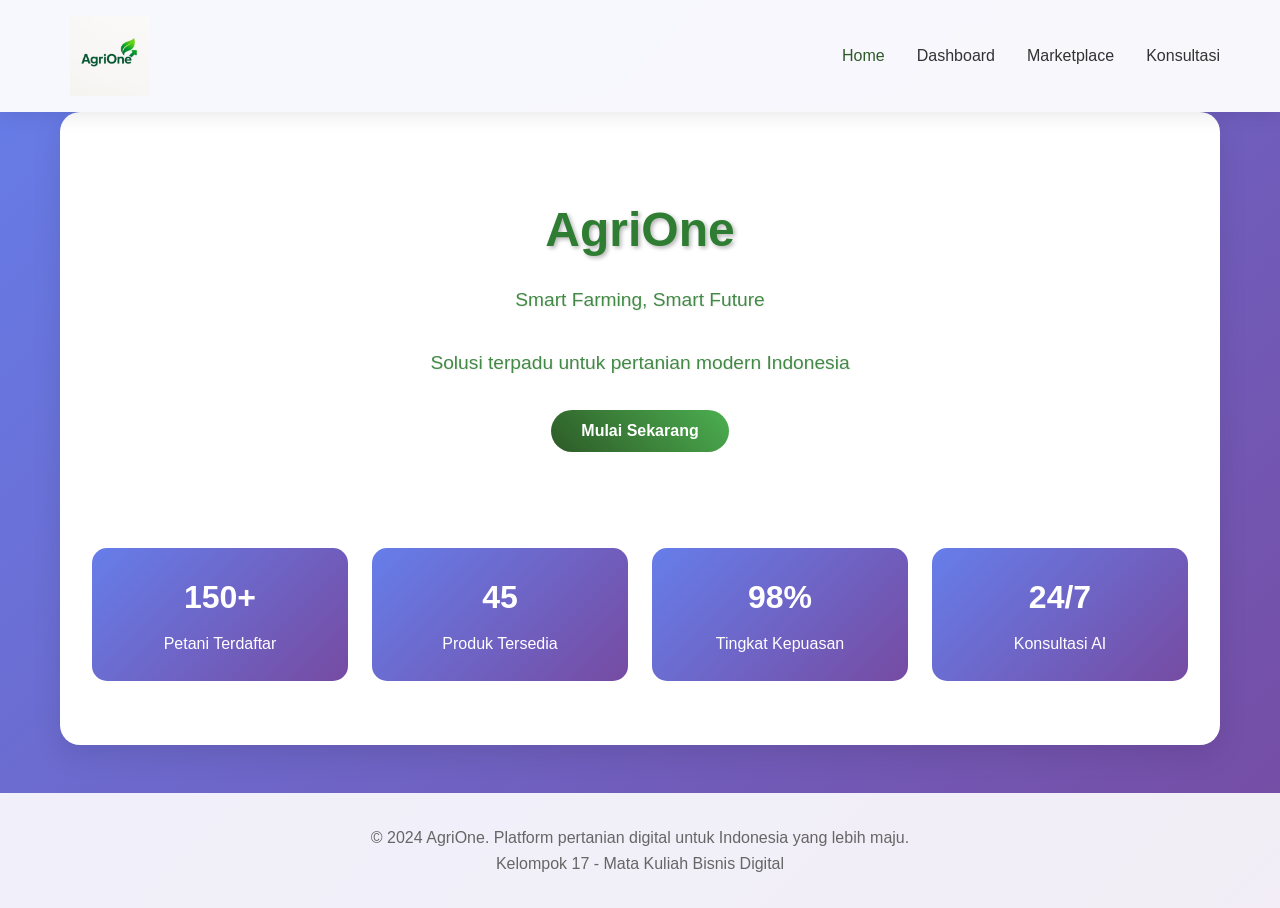
==== index.html @ 28c064bd "First commit - upload AgriOne project" ====
<!DOCTYPE html>
<html lang="id">
<head>
    <meta charset="UTF-8">
    <meta name="viewport" content="width=device-width, initial-scale=1.0">
    <title>AgriOne - Smart Farming, Smart Future</title>
    <link rel="stylesheet" href="css/style.css">    
</head>
<body>
    <header>
        <nav class="container">
          <div class="logo" style="display: flex; align-items: center;">
          <img src="img/logo.jpg" alt="Logo AgriOne" style="height: 80px; margin-right: 15px;">
          <span style="font-size: 1.5rem; font-weight: bold; color: #2d572c;"></span>
        </div>
            <ul class="nav-links">
                <li><a href="#" onclick="showSection('home')" class="active">Home</a></li>
                <li><a href="#" onclick="showSection('dashboard')">Dashboard</a></li>
                <li><a href="#" onclick="showSection('marketplace')">Marketplace</a></li>
                <li><a href="#" onclick="showSection('konsultasi')">Konsultasi</a></li>
            </ul>
        </nav>
    </header>

    <main class="container">
        <section id="home" class="section active">
            <div class="hero">
                <h1>AgriOne</h1>
                <p>Smart Farming, Smart Future</p>
                <p>Solusi terpadu untuk pertanian modern Indonesia</p>
                <button class="cta-button" onclick="showSection('dashboard')">Mulai Sekarang</button>
            </div>
            
            <div class="stats-grid">
                <div class="stat-card">
                    <div class="stat-number">150+</div>
                    <div>Petani Terdaftar</div>
                </div>
                <div class="stat-card">
                    <div class="stat-number">45</div>
                    <div>Produk Tersedia</div>
                </div>
                <div class="stat-card">
                    <div class="stat-number">98%</div>
                    <div>Tingkat Kepuasan</div>
                </div>
                <div class="stat-card">
                    <div class="stat-number">24/7</div>
                    <div>Konsultasi AI</div>
                </div>
            </div>
        </section>

        <section id="dashboard" class="section">
            <h2>🌱 Smart Farm Dashboard</h2>
            
            <div class="weather-widget">
                <h3>🌤️ Kondisi Cuaca Hari Ini</h3>
                <div class="weather-info">
                    <div class="weather-item">
                        <strong>Suhu</strong><br>28°C
                    </div>
                    <div class="weather-item">
                        <strong>Kelembaban</strong><br>75%
                    </div>
                    <div class="weather-item">
                        <strong>Curah Hujan</strong><br>5mm
                    </div>
                    <div class="weather-item">
                        <strong>Angin</strong><br>12 km/h
                    </div>
                </div>
            </div>

            <div class="dashboard-grid">
                <div class="card">
                    <div class="card-icon">🌾</div>
                    <h3>Status Tanaman</h3>
                    <p>Padi: Fase berbunga<br>Jagung: Siap panen 5 hari</p>
                </div>
                <div class="card">
                    <div class="card-icon">📊</div>
                    <h3>Estimasi Panen</h3>
                    <p>Padi: 2.5 ton/ha<br>Jagung: 3.2 ton/ha</p>
                </div>
                <div class="card">
                    <div class="card-icon">💧</div>
                    <h3>Irigasi</h3>
                    <p>Lahan A: Butuh penyiraman<br>Lahan B: Optimal</p>
                </div>
                <div class="card">
                    <div class="card-icon">🚜</div>
                    <h3>Jadwal Kegiatan</h3>
                    <p>Besok: Pemupukan lahan C<br>Minggu depan: Panen jagung</p>
                </div>
                <div class="card">
                    <div class="card-icon">📈</div>
                    <h3>Analisa Harga</h3>
                    <p>Beras: Rp 12.000/kg ↑<br>Jagung: Rp 5.500/kg ↓</p>
                </div>
                <div class="card">
                    <div class="card-icon">⚠️</div>
                    <h3>Peringatan</h3>
                    <p>Cuaca buruk besok<br>Siapkan drainase</p>
                </div>
            </div>

            <div class="quick-actions">
                <button class="quick-action" onclick="alert('Fitur dalam pengembangan')">Update Status Lahan</button>
                <button class="quick-action" onclick="alert('Fitur dalam pengembangan')">Lihat Riwayat</button>
                <button class="quick-action" onclick="alert('Fitur dalam pengembangan')">Unduh Laporan</button>
            </div>
        </section>

        <section id="marketplace" class="section">
            <h2>🛒 Marketplace Tani</h2>
            
            <div class="quick-actions">
                <button class="quick-action" onclick="filterProducts('all')">Semua Produk</button>
                <button class="quick-action" onclick="filterProducts('hasil')">Hasil Tani</button>
                <button class="quick-action" onclick="filterProducts('bibit')">Bibit</button>
                <button class="quick-action" onclick="filterProducts('pupuk')">Pupuk</button>
                <button class="quick-action" onclick="filterProducts('alat')">Alat</button>
            </div>
            
            <div class="marketplace-grid" id="productGrid">
                <div class="product-card" data-category="hasil">
                    <div class="product-image">🌾</div>
                    <div class="product-info">
                        <h3>Beras Premium</h3>
                        <div class="product-price">Rp 12.000/kg</div>
                        <div class="product-seller">Petani: Pak Budi - Karawang</div>
                        <p>Beras berkualitas tinggi dari sawah organik</p>
                        <button class="cta-button" onclick="window.location.href='payment.html'">Beli Sekarang</button>
                    </div>
                </div>
                
                <div class="product-card" data-category="hasil">
                    <div class="product-image">🌽</div>
                    <div class="product-info">
                        <h3>Jagung Manis</h3>
                        <div class="product-price">Rp 5.500/kg</div>
                        <div class="product-seller">Petani: Ibu Sari - Bogor</div>
                        <p>Jagung segar hasil panen hari ini</p>
                        <button class="cta-button" onclick="window.location.href='payment.html'">Beli Sekarang</button>
                    </div>
                </div>
                
                <div class="product-card" data-category="bibit">
                    <div class="product-image">🌱</div>
                    <div class="product-info">
                        <h3>Bibit Tomat Unggul</h3>
                        <div class="product-price">Rp 2.500/pack</div>
                        <div class="product-seller">Toko: Bibit Nusantara</div>
                        <p>Bibit tomat varietas unggul, tahan penyakit</p>
                        <button class="cta-button" onclick="window.location.href='payment.html'">Beli Sekarang</button>
                    </div>
                </div>
                
                <div class="product-card" data-category="pupuk">
                    <div class="product-image">🧪</div>
                    <div class="product-info">
                        <h3>Pupuk Organik</h3>
                        <div class="product-price">Rp 15.000/kg</div>
                        <div class="product-seller">Produsen: CV Hijau Lestari</div>
                        <p>Pupuk organik untuk tanaman yang sehat</p>
                        <button class="cta-button" onclick="window.location.href='payment.html'">Beli Sekarang</button>
                    </div>
                </div>
                
                <div class="product-card" data-category="alat">
                    <div class="product-image">🚜</div>
                    <div class="product-info">
                        <h3>Traktor Mini</h3>
                        <div class="product-price">Rp 45.000.000</div>
                        <div class="product-seller">Dealer: Mesin Tani Indonesia</div>
                        <p>Traktor mini untuk lahan kecil dan menengah</p>
                        <button class="cta-button" onclick="window.location.href='payment.html'">Beli Sekarang</button>
                    </div>
                </div>
                
                <div class="product-card" data-category="hasil">
                    <div class="product-image">🥬</div>
                    <div class="product-info">
                        <h3>Sayuran Organik</h3>
                        <div class="product-price">Rp 8.000/kg</div>
                        <div class="product-seller">Petani: Kelompok Tani Sehat</div>
                        <p>Paket sayuran organik segar dan sehat</p>
                        <button class="cta-button" onclick="window.location.href='payment.html'">Beli Sekarang</button>
                    </div>
                </div>
            </div>
        </section>

        <section id="konsultasi" class="section">
            <h2>🤖 Konsultasi Ahli / AI Agronom</h2>
            
            <div class="chat-container">
                <div class="chat-header">
                    <h3>💬 Chat dengan AI Agronom</h3>
                    <p>Tanya jawab seputar pertanian 24/7</p>
                </div>
                
                <div class="chat-messages" id="chatMessages">
                    <div class="message bot">
                        <strong>AI Agronom:</strong> Selamat datang di layanan konsultasi AgriOne! 👋<br>
                        Saya siap membantu Anda dengan berbagai pertanyaan seputar pertanian. Silakan tanyakan apa saja!
                    </div>
                </div>
                
                <div class="chat-input">
                    <input type="text" id="userInput" placeholder="Ketik pertanyaan Anda di sini..." onkeypress="handleKeyPress(event)">
                    <button onclick="sendMessage()">Kirim</button>
                </div>
            </div>
            
            <div class="quick-actions">
                <button class="quick-action" onclick="sendQuickMessage('Kapan waktu terbaik untuk menanam padi?')">Jadwal Tanam</button>
                <button class="quick-action" onclick="sendQuickMessage('Bagaimana cara mengatasi hama wereng?')">Masalah Hama</button>
                <button class="quick-action" onclick="sendQuickMessage('Pupuk apa yang bagus untuk jagung?')">Rekomendasi Pupuk</button>
                <button class="quick-action" onclick="sendQuickMessage('Berapa harga jual tomat saat ini?')">Harga Pasar</button>
            </div>

        </section>
    </main>

    <footer>
        <div class="container">
            <p>&copy; 2024 AgriOne. Platform pertanian digital untuk Indonesia yang lebih maju.</p>
            <p>Kelompok 17 - Mata Kuliah Bisnis Digital</p>
        </div>
    </footer>

    <script src="js/script.js"></script>
</body>
</html>
---- css/style.css ----
* {
            margin: 0;
            padding: 0;
            box-sizing: border-box;
        }

        body {
            font-family: 'Segoe UI', Tahoma, Geneva, Verdana, sans-serif;
            line-height: 1.6;
            color: #333;
            background: linear-gradient(135deg, #667eea 0%, #764ba2 100%);
            min-height: 100vh;
            padding-top: 80px;
        }

        .container {
            max-width: 1200px;
            margin: 0 auto;
            padding: 0 20px;
        }

        header {
            background: rgba(255, 255, 255, 0.95);
            backdrop-filter: blur(10px);
            padding: 1rem 0;
            position: fixed;
            width: 100%;
            top: 0;
            z-index: 1000;
            box-shadow: 0 2px 20px rgba(0, 0, 0, 0.1);
        }

        nav {
            display: flex;
            justify-content: space-between;
            align-items: center;
        }

        .logo {
            display: flex;
            align-items: center;
            font-size: 1.8rem;
            font-weight: bold;
            color: #2d5a27;
        }

        .logo::before {
            content: "";
            margin-right: 10px;
            font-size: 2rem;
        }

        .nav-links {
            display: flex;
            list-style: none;
            gap: 2rem;
        }

        .nav-links a {
            text-decoration: none;
            color: #333;
            font-weight: 500;
            transition: color 0.3s;
            cursor: pointer;
        }

        .nav-links a:hover, .nav-links a.active {
            color: #2d5a27;
        }

        main {
            margin-top: 80px;
            padding: 2rem 0;
        }

        .hero {
            text-align: center;
            padding: 3rem 0;
            color: #2e7d32;
            text-shadow: 1px 1px 2px rgba(0,0,0,0.1);
            margin-bottom: 3rem;
        }

        .hero h1 {
            font-size: 3rem;
            margin-bottom: 1rem;
            text-shadow: 2px 2px 4px rgba(0, 0, 0, 0.3);
        }

        .hero p {
            font-size: 1.2rem;
            margin-bottom: 2rem;
            opacity: 0.9;
        }

        .cta-button {
            display: inline-block;
            background: linear-gradient(45deg, #2d5a27, #4CAF50);
            color: white;
            padding: 12px 30px;
            text-decoration: none;
            border-radius: 25px;
            font-weight: bold;
            transition: transform 0.3s, box-shadow 0.3s;
            cursor: pointer;
            border: none;
            font-size: 1rem;
        }

        .cta-button:hover {
            transform: translateY(-2px);
            box-shadow: 0 5px 15px rgba(0, 0, 0, 0.2);
        }

        .section {
            display: none;
            background: white;
            border-radius: 20px;
            padding: 2rem;
            margin: 2rem 0;
            box-shadow: 0 10px 30px rgba(0, 0, 0, 0.1);
        }

        .section.active {
            display: block;
            animation: fadeIn 0.5s ease-in;
        }

        @keyframes fadeIn {
            from { opacity: 0; transform: translateY(20px); }
            to { opacity: 1; transform: translateY(0); }
        }

        .section h2 {
            color: #2d5a27;
            font-size: 2rem;
            margin-bottom: 1.5rem;
            text-align: center;
        }

        .dashboard-grid {
            display: grid;
            grid-template-columns: repeat(auto-fit, minmax(250px, 1fr));
            gap: 2rem;
            margin-top: 2rem;
            padding-top: 80px;
        }

        .card {
            background: linear-gradient(135deg, #f5f7fa 0%, #c3cfe2 100%);
            padding: 1.5rem;
            border-radius: 15px;
            text-align: center;
            transition: transform 0.3s, box-shadow 0.3s;
            cursor: pointer;
        }

        .card:hover {
            transform: translateY(-5px);
            box-shadow: 0 15px 30px rgba(0, 0, 0, 0.2);
        }

        .card-icon {
            font-size: 3rem;
            margin-bottom: 1rem;
        }

        .card h3 {
            color: #2d5a27;
            margin-bottom: 0.5rem;
        }

        .card p {
            color: #666;
            font-size: 0.9rem;
        }

        .weather-widget {
            background: linear-gradient(135deg, #74b9ff 0%, #0984e3 100%);
            color: white;
            padding: 2rem;
            border-radius: 15px;
            margin-bottom: 2rem;
            text-align: center;
        }

        .weather-widget h3 {
            margin-bottom: 1rem;
        }

        .weather-info {
            display: grid;
            grid-template-columns: repeat(auto-fit, minmax(150px, 1fr));
            gap: 1rem;
        }

        .weather-item {
            background: rgba(255, 255, 255, 0.2);
            padding: 1rem;
            border-radius: 10px;
            backdrop-filter: blur(5px);
        }

        .marketplace-grid {
            display: grid;
            grid-template-columns: repeat(auto-fit, minmax(280px, 1fr));
            gap: 2rem;
            margin-top: 2rem;
        }

        .product-card {
            background: white;
            border-radius: 15px;
            overflow: hidden;
            box-shadow: 0 5px 20px rgba(0, 0, 0, 0.1);
            transition: transform 0.3s, box-shadow 0.3s;
        }

        .product-card:hover {
            transform: translateY(-5px);
            box-shadow: 0 15px 40px rgba(0, 0, 0, 0.2);
        }

        .product-image {
            height: 200px;
            background: linear-gradient(45deg, #2d5a27, #4CAF50);
            display: flex;
            align-items: center;
            justify-content: center;
            font-size: 4rem;
            color: white;
        }

        .product-info {
            padding: 1.5rem;
        }

        .product-info h3 {
            color: #2d5a27;
            margin-bottom: 0.5rem;
        }

        .product-price {
            font-size: 1.2rem;
            font-weight: bold;
            color: #e74c3c;
            margin: 0.5rem 0;
        }

        .product-seller {
            color: #666;
            font-size: 0.9rem;
            margin-bottom: 1rem;
        }

        .chat-container {
            max-width: 800px;
            margin: 2rem auto;
            background: white;
            border-radius: 20px;
            overflow: hidden;
            box-shadow: 0 10px 30px rgba(0, 0, 0, 0.1);
        }

        .chat-header {
            background: linear-gradient(135deg, #2d5a27, #4CAF50);
            color: white;
            padding: 1.5rem;
            text-align: center;
        }

        .chat-messages {
            height: 400px;
            overflow-y: auto;
            padding: 1rem;
            background: #f8f9fa;
        }

        .message {
            margin: 1rem 0;
            padding: 1rem;
            border-radius: 15px;
            max-width: 70%;
            animation: slideIn 0.3s ease-out;
        }

        @keyframes slideIn {
            from { opacity: 0; transform: translateX(-20px); }
            to { opacity: 1; transform: translateX(0); }
        }

        .message.user {
            background: linear-gradient(135deg, #667eea, #764ba2);
            color: white;
            margin-left: auto;
            text-align: right;
        }

        .message.bot {
            background: linear-gradient(135deg, #f5f7fa, #c3cfe2);
            color: #333;
        }

        .chat-input {
            display: flex;
            padding: 1rem;
            background: white;
            border-top: 1px solid #eee;
        }

        .chat-input input {
            flex: 1;
            padding: 12px;
            border: 2px solid #ddd;
            border-radius: 25px;
            outline: none;
            font-size: 1rem;
        }

        .chat-input input:focus {
            border-color: #2d5a27;
        }

        .chat-input button {
            margin-left: 1rem;
            padding: 12px 20px;
            background: linear-gradient(45deg, #2d5a27, #4CAF50);
            color: white;
            border: none;
            border-radius: 25px;
            cursor: pointer;
            font-weight: bold;
            transition: transform 0.3s;
        }

        .chat-input button:hover {
            transform: scale(1.05);
        }

        .stats-grid {
            display: grid;
            grid-template-columns: repeat(auto-fit, minmax(200px, 1fr));
            gap: 1.5rem;
            margin-bottom: 2rem;
        }

        .stat-card {
            background: linear-gradient(135deg, #667eea 0%, #764ba2 100%);
            color: white;
            padding: 1.5rem;
            border-radius: 15px;
            text-align: center;
            transition: transform 0.3s;
        }

        .stat-card:hover {
            transform: scale(1.05);
        }

        .stat-number {
            font-size: 2rem;
            font-weight: bold;
            margin-bottom: 0.5rem;
        }

        .quick-actions {
            display: flex;
            gap: 1rem;
            margin-top: 2rem;
            flex-wrap: wrap;
            justify-content: center;
        }

        .quick-action {
            background: linear-gradient(45deg, #2d5a27, #4CAF50);
            color: white;
            padding: 10px 20px;
            border-radius: 20px;
            text-decoration: none;
            font-weight: bold;
            transition: transform 0.3s;
            cursor: pointer;
            border: none;
            font-size: 0.9rem;
        }

        .quick-action:hover {
            transform: translateY(-2px);
        }

        footer {
            background: rgba(255, 255, 255, 0.9);
            text-align: center;
            padding: 2rem;
            margin-top: 3rem;
            color: #666;
        }

        @media (max-width: 768px) {
            .nav-links {
                display: none;
            }
            
            .hero h1 {
                font-size: 2rem;
            }
            
            .hero p {
                font-size: 1rem;
            }
            
            .dashboard-grid {
                grid-template-columns: 1fr;
            }
            
            .marketplace-grid {
                grid-template-columns: 1fr;
            }
        }
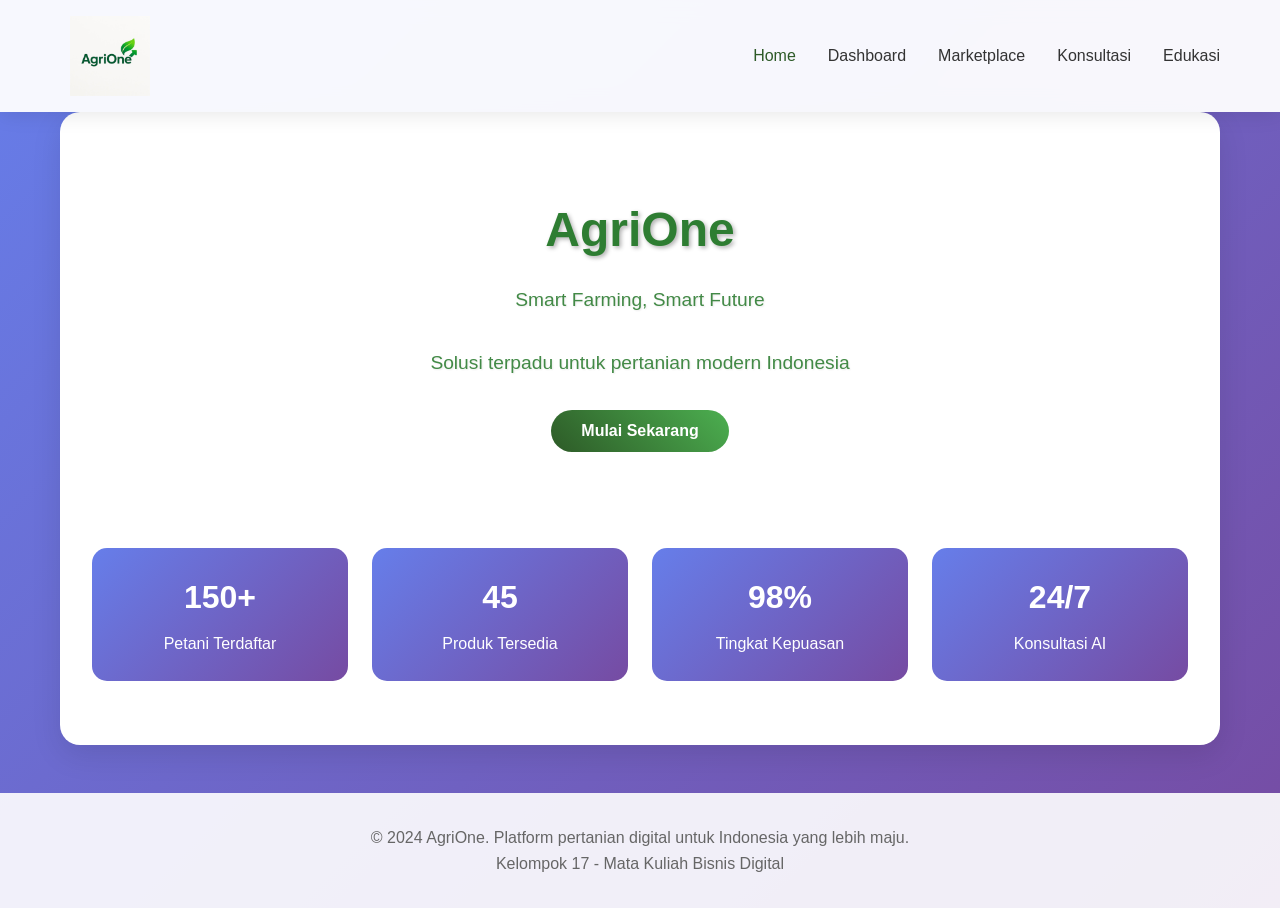
==== commit 8f7c8ed0: "update fitur" ====
--- a/index.html
+++ b/index.html
@@ -18,6 +18,7 @@
                 <li><a href="#" onclick="showSection('dashboard')">Dashboard</a></li>
                 <li><a href="#" onclick="showSection('marketplace')">Marketplace</a></li>
                 <li><a href="#" onclick="showSection('konsultasi')">Konsultasi</a></li>
+                <li><a href="#" onclick="showSection('edukasi')">Edukasi</a></li>
             </ul>
         </nav>
     </header>
@@ -103,6 +104,11 @@
                     <h3>Peringatan</h3>
                     <p>Cuaca buruk besok<br>Siapkan drainase</p>
                 </div>
+                <div class="card">
+                    <div class="card-icon">🗓️</div>
+                    <h3>Rekomendasi Waktu Tanam</h3>
+                    <p>Padi: Tanam 10 Juli - Panen 15 Oktober<br>Jagung: Tanam 20 Juli - Panen 25 Oktober</p>
+                </div>
             </div>
 
             <div class="quick-actions">
@@ -222,6 +228,25 @@
             </div>
 
         </section>
+        <section id="edukasi" class="section">
+            <h2>🎓 Edukasi & Pelatihan</h2>
+
+            <div class="dashboard-grid">
+                <div class="card">
+            <div class="card-icon">📹</div>
+            <h3>Smart Farming</h3>
+            <p>Video dan artikel seputar teknologi pertanian modern.</p>
+            <button class="cta-button" onclick="alert('Fitur video dalam pengembangan')">Lihat Materi</button>
+        </div>
+        <div class="card">
+            <div class="card-icon">📢</div>
+            <h3>Digital Marketing Tani</h3>
+            <p>Panduan memasarkan hasil tani secara online.</p>
+            <button class="cta-button" onclick="alert('Fitur artikel dalam pengembangan')">Pelajari</button>
+    </div>
+  </div>
+</section>
+
     </main>
 
     <footer>
--- a/css/style.css
+++ b/css/style.css
@@ -416,4 +416,22 @@
             .marketplace-grid {
                 grid-template-columns: 1fr;
             }
-        }+        }
+        @media (max-width: 480px) {
+            .hero h1 {
+                font-size: 1.6rem;
+            }
+
+            .cta-button {
+                padding: 10px 20px;
+                font-size: 0.9rem;
+            }
+
+            .card h3 {
+                font-size: 1.1rem;
+            }
+
+            .card p {
+                font-size: 0.8rem;
+            }
+        }
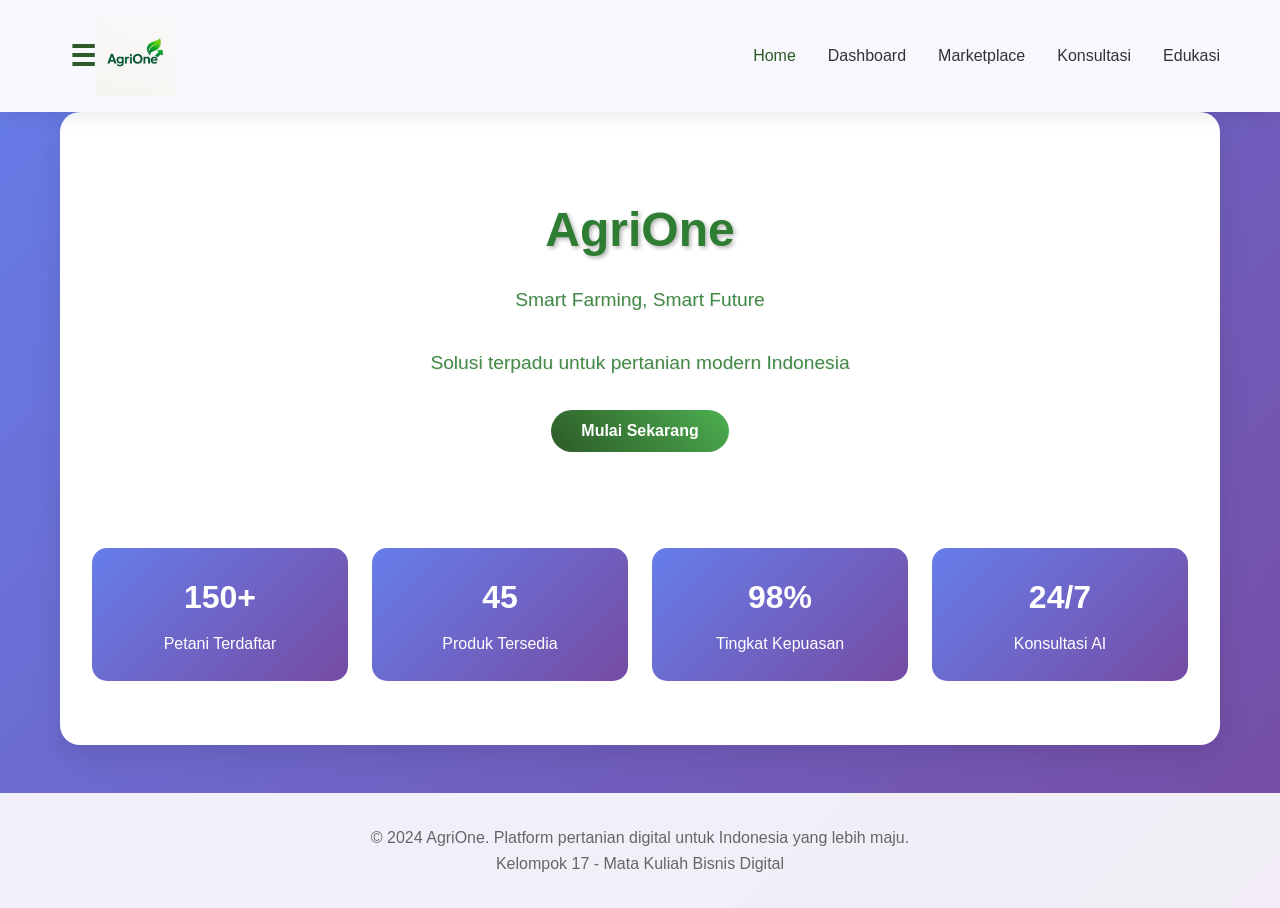
==== commit 16f3a1f3: "update lagi" ====
--- a/index.html
+++ b/index.html
@@ -10,6 +10,7 @@
     <header>
         <nav class="container">
           <div class="logo" style="display: flex; align-items: center;">
+          <div class="menu-toggle" onclick="toggleMenu()">☰</div>
           <img src="img/logo.jpg" alt="Logo AgriOne" style="height: 80px; margin-right: 15px;">
           <span style="font-size: 1.5rem; font-weight: bold; color: #2d572c;"></span>
         </div>
--- a/css/style.css
+++ b/css/style.css
@@ -435,3 +435,26 @@
                 font-size: 0.8rem;
             }
         }
+        @media (max-width: 768px) {
+            .menu-toggle {
+                display: block;
+            }
+
+            .nav-links {
+                display: none;
+                flex-direction: column;
+                background: rgba(255, 255, 255, 0.95);
+                position: absolute;
+                top: 60px;
+                right: 20px;
+                border-radius: 10px;
+                box-shadow: 0 5px 20px rgba(0,0,0,0.1);
+                padding: 1rem;
+                gap: 1rem;
+            }
+
+            .nav-links.show {
+                display: flex; /* Ini WAJIB agar toggle berfungsi */
+            }
+        }
+
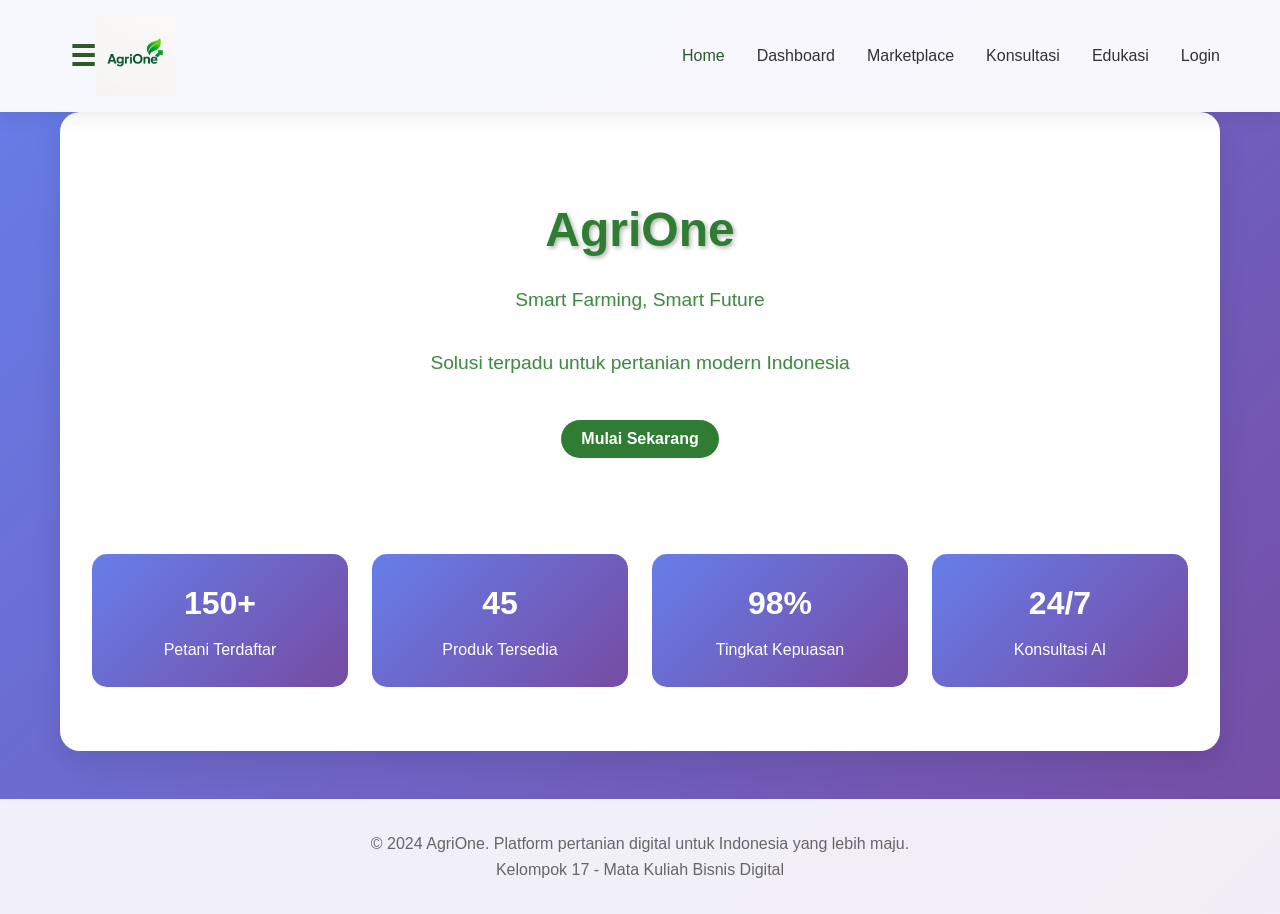
==== commit 58bd1b6b: "final" ====
--- a/index.html
+++ b/index.html
@@ -1,265 +1,514 @@
 <!DOCTYPE html>
 <html lang="id">
-<head>
-    <meta charset="UTF-8">
-    <meta name="viewport" content="width=device-width, initial-scale=1.0">
-    <title>AgriOne - Smart Farming, Smart Future</title>
-    <link rel="stylesheet" href="css/style.css">    
-</head>
-<body>
-    <header>
-        <nav class="container">
-          <div class="logo" style="display: flex; align-items: center;">
-          <div class="menu-toggle" onclick="toggleMenu()">☰</div>
-          <img src="img/logo.jpg" alt="Logo AgriOne" style="height: 80px; margin-right: 15px;">
-          <span style="font-size: 1.5rem; font-weight: bold; color: #2d572c;"></span>
-        </div>
-            <ul class="nav-links">
-                <li><a href="#" onclick="showSection('home')" class="active">Home</a></li>
-                <li><a href="#" onclick="showSection('dashboard')">Dashboard</a></li>
-                <li><a href="#" onclick="showSection('marketplace')">Marketplace</a></li>
-                <li><a href="#" onclick="showSection('konsultasi')">Konsultasi</a></li>
-                <li><a href="#" onclick="showSection('edukasi')">Edukasi</a></li>
-            </ul>
-        </nav>
-    </header>
+ <head>
+  <meta charset="utf-8"/>
+  <meta content="width=device-width, initial-scale=1.0" name="viewport"/>
+  <title>
+   AgriOne - Smart Farming, Smart Future
+  </title>
+  <link href="css/style.css" rel="stylesheet"/>
+ </head>
+ <body>
+  <header>
+   <nav class="container">
+    <div class="logo" style="display: flex; align-items: center;">
+     <div class="menu-toggle" onclick="toggleMenu()">
+      ☰
+     </div>
+     <img alt="Logo AgriOne" src="img/logo.jpg" style="height: 80px; margin-right: 15px;"/>
+     <span style="font-size: 1.5rem; font-weight: bold; color: #2d572c;">
+     </span>
+    </div>
+    <ul class="nav-links">
+     <li>
+      <a class="active" href="#" onclick="showSection('home')">
+       Home
+      </a>
+     </li>
+     <li>
+      <a href="#" onclick="showSection('dashboard')">
+       Dashboard
+      </a>
+     </li>
+     <li>
+      <a href="#" onclick="showSection('marketplace')">
+       Marketplace
+      </a>
+     </li>
+     <li>
+      <a href="#" onclick="showSection('konsultasi')">
+       Konsultasi
+      </a>
+     </li>
+     <li>
+      <a href="#" onclick="showSection('edukasi')">
+       Edukasi
+      </a>
+     </li>
+    <li><a href="login.html">Login</a></li>
+</ul>
+   </nav>
+  </header>
+  <main class="container">
+   <section class="section active" id="home">
+    <div class="hero">
+     <h1>
+      AgriOne
+     </h1>
+     <p>
+      Smart Farming, Smart Future
+     </p>
+     <p>
+      Solusi terpadu untuk pertanian modern Indonesia
+     </p>
+     <button class="cta-button" onclick="showSection('dashboard')">
+      Mulai Sekarang
+     </button>
+    </div>
+    <div class="stats-grid">
+     <div class="stat-card">
+      <div class="stat-number">
+       150+
+      </div>
+      <div>
+       Petani Terdaftar
+      </div>
+     </div>
+     <div class="stat-card">
+      <div class="stat-number">
+       45
+      </div>
+      <div>
+       Produk Tersedia
+      </div>
+     </div>
+     <div class="stat-card">
+      <div class="stat-number">
+       98%
+      </div>
+      <div>
+       Tingkat Kepuasan
+      </div>
+     </div>
+     <div class="stat-card">
+      <div class="stat-number">
+       24/7
+      </div>
+      <div>
+       Konsultasi AI
+      </div>
+     </div>
+    </div>
+   </section>
+   <section class="section" id="dashboard">
+    <h2>
+     🌱 Smart Farm Dashboard
+    </h2>
+    <div class="weather-widget">
+     <h3>
+      🌤️ Kondisi Cuaca Hari Ini
+     </h3>
+     <div class="weather-info">
+      <div class="weather-item">
+       <strong>
+        Suhu
+       </strong>
+       <br/>
+       28°C
+      </div>
+      <div class="weather-item">
+       <strong>
+        Kelembaban
+       </strong>
+       <br/>
+       75%
+      </div>
+      <div class="weather-item">
+       <strong>
+        Curah Hujan
+       </strong>
+       <br/>
+       5mm
+      </div>
+      <div class="weather-item">
+       <strong>
+        Angin
+       </strong>
+       <br/>
+       12 km/h
+      </div>
+     </div>
+    </div>
+    <div class="dashboard-grid">
+     <div class="card">
+      <div class="card-icon">
+       🌾
+      </div>
+      <h3>
+       Status Tanaman
+      </h3>
+      <p>
+       Padi: Fase berbunga
+       <br/>
+       Jagung: Siap panen 5 hari
+      </p>
+     </div>
+     <div class="card">
+      <div class="card-icon">
+       📊
+      </div>
+      <h3>
+       Estimasi Panen
+      </h3>
+      <p>
+       Padi: 2.5 ton/ha
+       <br/>
+       Jagung: 3.2 ton/ha
+      </p>
+     </div>
+     <div class="card">
+      <div class="card-icon">
+       🚜
+      </div>
+      <h3>
+       Jadwal Kegiatan
+      </h3>
+      <p>
+       Besok: Pemupukan lahan C
+       <br/>
+       Minggu depan: Panen jagung
+      </p>
+     </div>
+     <div class="card">
+      <div class="card-icon">
+       📈
+      </div>
+      <h3>
+       Analisa Harga
+      </h3>
+      <p>
+       Beras: Rp 12.000/kg ↑
+       <br/>
+       Jagung: Rp 5.500/kg ↓
+      </p>
+     </div>
+     <div class="card">
+      <div class="card-icon">
+       ⚠️
+      </div>
+      <h3>
+       Peringatan
+      </h3>
+      <p>
+       Cuaca buruk besok
+       <br/>
+       Siapkan drainase
+      </p>
+     </div>
+     <div class="card">
+      <div class="card-icon">
+       🗓️
+      </div>
+      <h3>
+       Rekomendasi Waktu Tanam
+      </h3>
+      <p>
+       Padi: Tanam 10 Juli - Panen 15 Oktober
+       <br/>
+       Jagung: Tanam 20 Juli - Panen 25 Oktober
+      </p>
+     </div>
+    </div>
+    <div class="quick-actions">
+     <button class="quick-action" onclick="alert('Fitur dalam pengembangan')">
+      Update Status Lahan
+     </button>
+     <button class="quick-action" onclick="alert('Fitur dalam pengembangan')">
+      Lihat Riwayat
+     </button>
+     <button class="quick-action" onclick="alert('Fitur dalam pengembangan')">
+      Unduh Laporan
+     </button>
+    </div>
+   </section>
+   <section class="section" id="marketplace">
+    <h2>
+     🛒 Marketplace Tani
+    </h2>
+    <div class="quick-actions">
+     <button class="quick-action" onclick="filterProducts('all')">
+      Semua Produk
+     </button>
+     <button class="quick-action" onclick="filterProducts('hasil')">
+      Hasil Tani
+     </button>
+     <button class="quick-action" onclick="filterProducts('bibit')">
+      Bibit
+     </button>
+     <button class="quick-action" onclick="filterProducts('pupuk')">
+      Pupuk
+     </button>
+     <button class="quick-action" onclick="filterProducts('alat')">
+      Alat
+     </button>
+    </div>
+    <form id="formProduk" onsubmit="tambahProduk(event)">
+        <input type="text" id="namaProduk" placeholder="Nama Produk" required />
+        <input type="number" id="hargaProduk" placeholder="Harga (Rp)" required />
+        <input type="number" id="stokProduk" placeholder="Stok" required />
+        <input type="text" id="petaniProduk" placeholder="Nama Petani" required />
+        <input type="text" id="satuanProduk" placeholder="Satuan (misal: /kg)" required />
+        <textarea id="deskripsiProduk" placeholder="Deskripsi Produk" required></textarea>
+        <input type="file" id="gambarProduk" accept="image/*" required />
+        <button type="submit" class="cta-button">Tambah Produk</button>
+    </form>
 
-    <main class="container">
-        <section id="home" class="section active">
-            <div class="hero">
-                <h1>AgriOne</h1>
-                <p>Smart Farming, Smart Future</p>
-                <p>Solusi terpadu untuk pertanian modern Indonesia</p>
-                <button class="cta-button" onclick="showSection('dashboard')">Mulai Sekarang</button>
-            </div>
-            
-            <div class="stats-grid">
-                <div class="stat-card">
-                    <div class="stat-number">150+</div>
-                    <div>Petani Terdaftar</div>
-                </div>
-                <div class="stat-card">
-                    <div class="stat-number">45</div>
-                    <div>Produk Tersedia</div>
-                </div>
-                <div class="stat-card">
-                    <div class="stat-number">98%</div>
-                    <div>Tingkat Kepuasan</div>
-                </div>
-                <div class="stat-card">
-                    <div class="stat-number">24/7</div>
-                    <div>Konsultasi AI</div>
-                </div>
-            </div>
-        </section>
+    <div class="marketplace-grid" id="productGrid">
+     <div class="product-card" data-category="hasil">
+      <div class="product-image">
+       🌾
+      </div>
+      <div class="product-info">
+       <h3>
+        Beras Premium
+       </h3>
+       <div class="product-price">
+        Rp 12.000/kg
+       </div>
+       <div class="product-seller">
+        Petani: Pak Budi - Karawang
+       </div>
+       <p>
+        Beras berkualitas tinggi dari sawah organik
+       </p>
+       <button class="cta-button" onclick="window.location.href='payment.html'">
+        Beli Sekarang
+       </button>
+      </div>
+     </div>
+     <div class="product-card" data-category="hasil">
+      <div class="product-image">
+       🌽
+      </div>
+      <div class="product-info">
+       <h3>
+        Jagung Manis
+       </h3>
+       <div class="product-price">
+        Rp 5.500/kg
+       </div>
+       <div class="product-seller">
+        Petani: Ibu Sari - Bogor
+       </div>
+       <p>
+        Jagung segar hasil panen hari ini
+       </p>
+       <button class="cta-button" onclick="window.location.href='payment.html'">
+        Beli Sekarang
+       </button>
+      </div>
+     </div>
+     <div class="product-card" data-category="bibit">
+      <div class="product-image">
+       🌱
+      </div>
+      <div class="product-info">
+       <h3>
+        Bibit Tomat Unggul
+       </h3>
+       <div class="product-price">
+        Rp 2.500/pack
+       </div>
+       <div class="product-seller">
+        Toko: Bibit Nusantara
+       </div>
+       <p>
+        Bibit tomat varietas unggul, tahan penyakit
+       </p>
+       <button class="cta-button" onclick="window.location.href='payment.html'">
+        Beli Sekarang
+       </button>
+      </div>
+     </div>
+     <div class="product-card" data-category="hasil">
+      <div class="product-image">
+       🥬
+      </div>
+      <div class="product-info">
+       <h3>
+        Sayuran Organik
+       </h3>
+       <div class="product-price">
+        Rp 8.000/kg
+       </div>
+       <div class="product-seller">
+        Petani: Kelompok Tani Sehat
+       </div>
+       <p>
+        Paket sayuran organik segar dan sehat
+       </p>
+       <button class="cta-button" onclick="window.location.href='payment.html'">
+        Beli Sekarang
+       </button>
+      </div>
+     </div>
+    </div>
+   </section>
+   <section class="section" id="konsultasi">
+    <h2>
+     🧠 Konsultasi
+    </h2>
+    <div class="consult-switcher">
+     <button class="active" onclick="showConsult('ai')">
+      🤖 AI Agronom
+     </button>
+     <button onclick="showConsult('expert')">
+      👨‍🌾 Ahli Pertanian
+     </button>
+    </div>
+    <div class="consult-box active" id="consult-ai">
+     <div class="chat-container">
+      <div class="chat-header">
+       <h3>
+        💬 Chat dengan AI Agronom
+       </h3>
+       <p>
+        Tanya jawab seputar pertanian 24/7
+       </p>
+      </div>
+      <div class="chat-messages" id="chatMessages">
+       <div class="message bot">
+        <strong>
+         AI Agronom:
+        </strong>
+        Selamat datang di layanan konsultasi AgriOne! 👋
+        <br/>
+        Saya siap membantu Anda dengan berbagai pertanyaan seputar pertanian. Silakan tanyakan apa saja!
+       </div>
+      </div>
+      <div class="chat-input">
+       <input id="userInput" onkeypress="handleKeyPress(event)" placeholder="Ketik pertanyaan Anda di sini..." type="text"/>
+       <button onclick="sendMessage()">
+        Kirim
+       </button>
+      </div>
+     </div>
+     <div class="quick-actions">
+      <button class="quick-action" onclick="sendQuickMessage('Kapan waktu terbaik untuk menanam padi?')">
+       Jadwal Tanam
+      </button>
+      <button class="quick-action" onclick="sendQuickMessage('Bagaimana cara mengatasi hama wereng?')">
+       Masalah Hama
+      </button>
+      <button class="quick-action" onclick="sendQuickMessage('Pupuk apa yang bagus untuk jagung?')">
+       Rekomendasi Pupuk
+      </button>
+      <button class="quick-action" onclick="sendQuickMessage('Berapa harga jual tomat saat ini?')">
+       Harga Pasar
+      </button>
+     </div>
+    </div>
+    <div class="consult-box" id="consult-expert">
+     <div class="dashboard-grid">
+      <div class="card">
+       <div class="card-icon">
+        🧑‍🌾
+       </div>
+       <h3>
+        Ir. Andi Tani
+       </h3>
+       <p>
+        Ahli Hama dan Penyakit Tanaman
+       </p>
+       <p><strong>💰 Harga:</strong> Rp50.000/sesi</p>
+        <p><strong>🕒 Pengalaman:</strong> 10 tahun</p>
+        <p><strong>⭐ Rating:</strong> 
+        <span class="stars">★★★★★</span>
+  </p>
+       <button class="cta-button" onclick="alert('Fitur konsultasi ahli dalam pengembangan')">
+        Chat Sekarang
+       </button>
+      </div>
+      <div class="card">
+       <div class="card-icon">
+        👩‍🔬
+       </div>
+       <h3>
+        Dr. Siti Pertiwina
+       </h3>
+       <p>
+        Spesialis Tanaman Hortikultura
+       </p>
+       <p><strong>💰 Harga:</strong> Rp30.000/sesi</p>
+        <p><strong>🕒 Pengalaman:</strong> 5 tahun</p>
+        <p><strong>⭐ Rating:</strong> 
+        <span class="stars">★★★★</span>
+  </p>
+       <button class="cta-button" onclick="alert('Fitur konsultasi ahli dalam pengembangan')">
+        Chat Sekarang
+       </button>
+      </div>
+     </div>
+    </div>
+   </section>
+   <section class="section" id="edukasi">
+    <h2>
+     🎓 Edukasi &amp; Pelatihan
+    </h2>
+    <div class="dashboard-grid">
+     <div class="card">
+      <div class="card-icon">
+       📹
+      </div>
+      <h3>
+       Smart Farming
+      </h3>
+      <p>
+       Video dan artikel seputar teknologi pertanian modern.
+      </p>
+      <button class="cta-button" onclick="alert('Fitur video dalam pengembangan')">
+       Lihat Materi
+      </button>
+     </div>
+     <div class="card">
+      <div class="card-icon">
+       📢
+      </div>
+      <h3>
+       Digital Marketing Tani
+      </h3>
+      <p>
+       Panduan memasarkan hasil tani secara online.
+      </p>
+      <button class="cta-button" onclick="alert('Fitur artikel dalam pengembangan')">
+       Pelajari
+      </button>
+     </div>
+    </div>
+   </section>
+  </main>
+  <footer>
+   <div class="container">
+    <p>
+     © 2024 AgriOne. Platform pertanian digital untuk Indonesia yang lebih maju.
+    </p>
+    <p>
+     Kelompok 17 - Mata Kuliah Bisnis Digital
+    </p>
+   </div>
+  </footer>
+  <script src="js/script.js">
+  </script>
+  <script>
+  window.onload = function() {
+    if (window.location.hash === "#marketplace") {
+      const dashboard = document.getElementById("dashboard");
+      if (dashboard) dashboard.style.display = "none";
 
-        <section id="dashboard" class="section">
-            <h2>🌱 Smart Farm Dashboard</h2>
-            
-            <div class="weather-widget">
-                <h3>🌤️ Kondisi Cuaca Hari Ini</h3>
-                <div class="weather-info">
-                    <div class="weather-item">
-                        <strong>Suhu</strong><br>28°C
-                    </div>
-                    <div class="weather-item">
-                        <strong>Kelembaban</strong><br>75%
-                    </div>
-                    <div class="weather-item">
-                        <strong>Curah Hujan</strong><br>5mm
-                    </div>
-                    <div class="weather-item">
-                        <strong>Angin</strong><br>12 km/h
-                    </div>
-                </div>
-            </div>
-
-            <div class="dashboard-grid">
-                <div class="card">
-                    <div class="card-icon">🌾</div>
-                    <h3>Status Tanaman</h3>
-                    <p>Padi: Fase berbunga<br>Jagung: Siap panen 5 hari</p>
-                </div>
-                <div class="card">
-                    <div class="card-icon">📊</div>
-                    <h3>Estimasi Panen</h3>
-                    <p>Padi: 2.5 ton/ha<br>Jagung: 3.2 ton/ha</p>
-                </div>
-                <div class="card">
-                    <div class="card-icon">💧</div>
-                    <h3>Irigasi</h3>
-                    <p>Lahan A: Butuh penyiraman<br>Lahan B: Optimal</p>
-                </div>
-                <div class="card">
-                    <div class="card-icon">🚜</div>
-                    <h3>Jadwal Kegiatan</h3>
-                    <p>Besok: Pemupukan lahan C<br>Minggu depan: Panen jagung</p>
-                </div>
-                <div class="card">
-                    <div class="card-icon">📈</div>
-                    <h3>Analisa Harga</h3>
-                    <p>Beras: Rp 12.000/kg ↑<br>Jagung: Rp 5.500/kg ↓</p>
-                </div>
-                <div class="card">
-                    <div class="card-icon">⚠️</div>
-                    <h3>Peringatan</h3>
-                    <p>Cuaca buruk besok<br>Siapkan drainase</p>
-                </div>
-                <div class="card">
-                    <div class="card-icon">🗓️</div>
-                    <h3>Rekomendasi Waktu Tanam</h3>
-                    <p>Padi: Tanam 10 Juli - Panen 15 Oktober<br>Jagung: Tanam 20 Juli - Panen 25 Oktober</p>
-                </div>
-            </div>
-
-            <div class="quick-actions">
-                <button class="quick-action" onclick="alert('Fitur dalam pengembangan')">Update Status Lahan</button>
-                <button class="quick-action" onclick="alert('Fitur dalam pengembangan')">Lihat Riwayat</button>
-                <button class="quick-action" onclick="alert('Fitur dalam pengembangan')">Unduh Laporan</button>
-            </div>
-        </section>
-
-        <section id="marketplace" class="section">
-            <h2>🛒 Marketplace Tani</h2>
-            
-            <div class="quick-actions">
-                <button class="quick-action" onclick="filterProducts('all')">Semua Produk</button>
-                <button class="quick-action" onclick="filterProducts('hasil')">Hasil Tani</button>
-                <button class="quick-action" onclick="filterProducts('bibit')">Bibit</button>
-                <button class="quick-action" onclick="filterProducts('pupuk')">Pupuk</button>
-                <button class="quick-action" onclick="filterProducts('alat')">Alat</button>
-            </div>
-            
-            <div class="marketplace-grid" id="productGrid">
-                <div class="product-card" data-category="hasil">
-                    <div class="product-image">🌾</div>
-                    <div class="product-info">
-                        <h3>Beras Premium</h3>
-                        <div class="product-price">Rp 12.000/kg</div>
-                        <div class="product-seller">Petani: Pak Budi - Karawang</div>
-                        <p>Beras berkualitas tinggi dari sawah organik</p>
-                        <button class="cta-button" onclick="window.location.href='payment.html'">Beli Sekarang</button>
-                    </div>
-                </div>
-                
-                <div class="product-card" data-category="hasil">
-                    <div class="product-image">🌽</div>
-                    <div class="product-info">
-                        <h3>Jagung Manis</h3>
-                        <div class="product-price">Rp 5.500/kg</div>
-                        <div class="product-seller">Petani: Ibu Sari - Bogor</div>
-                        <p>Jagung segar hasil panen hari ini</p>
-                        <button class="cta-button" onclick="window.location.href='payment.html'">Beli Sekarang</button>
-                    </div>
-                </div>
-                
-                <div class="product-card" data-category="bibit">
-                    <div class="product-image">🌱</div>
-                    <div class="product-info">
-                        <h3>Bibit Tomat Unggul</h3>
-                        <div class="product-price">Rp 2.500/pack</div>
-                        <div class="product-seller">Toko: Bibit Nusantara</div>
-                        <p>Bibit tomat varietas unggul, tahan penyakit</p>
-                        <button class="cta-button" onclick="window.location.href='payment.html'">Beli Sekarang</button>
-                    </div>
-                </div>
-                
-                <div class="product-card" data-category="pupuk">
-                    <div class="product-image">🧪</div>
-                    <div class="product-info">
-                        <h3>Pupuk Organik</h3>
-                        <div class="product-price">Rp 15.000/kg</div>
-                        <div class="product-seller">Produsen: CV Hijau Lestari</div>
-                        <p>Pupuk organik untuk tanaman yang sehat</p>
-                        <button class="cta-button" onclick="window.location.href='payment.html'">Beli Sekarang</button>
-                    </div>
-                </div>
-                
-                <div class="product-card" data-category="alat">
-                    <div class="product-image">🚜</div>
-                    <div class="product-info">
-                        <h3>Traktor Mini</h3>
-                        <div class="product-price">Rp 45.000.000</div>
-                        <div class="product-seller">Dealer: Mesin Tani Indonesia</div>
-                        <p>Traktor mini untuk lahan kecil dan menengah</p>
-                        <button class="cta-button" onclick="window.location.href='payment.html'">Beli Sekarang</button>
-                    </div>
-                </div>
-                
-                <div class="product-card" data-category="hasil">
-                    <div class="product-image">🥬</div>
-                    <div class="product-info">
-                        <h3>Sayuran Organik</h3>
-                        <div class="product-price">Rp 8.000/kg</div>
-                        <div class="product-seller">Petani: Kelompok Tani Sehat</div>
-                        <p>Paket sayuran organik segar dan sehat</p>
-                        <button class="cta-button" onclick="window.location.href='payment.html'">Beli Sekarang</button>
-                    </div>
-                </div>
-            </div>
-        </section>
-
-        <section id="konsultasi" class="section">
-            <h2>🤖 Konsultasi Ahli / AI Agronom</h2>
-            
-            <div class="chat-container">
-                <div class="chat-header">
-                    <h3>💬 Chat dengan AI Agronom</h3>
-                    <p>Tanya jawab seputar pertanian 24/7</p>
-                </div>
-                
-                <div class="chat-messages" id="chatMessages">
-                    <div class="message bot">
-                        <strong>AI Agronom:</strong> Selamat datang di layanan konsultasi AgriOne! 👋<br>
-                        Saya siap membantu Anda dengan berbagai pertanyaan seputar pertanian. Silakan tanyakan apa saja!
-                    </div>
-                </div>
-                
-                <div class="chat-input">
-                    <input type="text" id="userInput" placeholder="Ketik pertanyaan Anda di sini..." onkeypress="handleKeyPress(event)">
-                    <button onclick="sendMessage()">Kirim</button>
-                </div>
-            </div>
-            
-            <div class="quick-actions">
-                <button class="quick-action" onclick="sendQuickMessage('Kapan waktu terbaik untuk menanam padi?')">Jadwal Tanam</button>
-                <button class="quick-action" onclick="sendQuickMessage('Bagaimana cara mengatasi hama wereng?')">Masalah Hama</button>
-                <button class="quick-action" onclick="sendQuickMessage('Pupuk apa yang bagus untuk jagung?')">Rekomendasi Pupuk</button>
-                <button class="quick-action" onclick="sendQuickMessage('Berapa harga jual tomat saat ini?')">Harga Pasar</button>
-            </div>
-
-        </section>
-        <section id="edukasi" class="section">
-            <h2>🎓 Edukasi & Pelatihan</h2>
-
-            <div class="dashboard-grid">
-                <div class="card">
-            <div class="card-icon">📹</div>
-            <h3>Smart Farming</h3>
-            <p>Video dan artikel seputar teknologi pertanian modern.</p>
-            <button class="cta-button" onclick="alert('Fitur video dalam pengembangan')">Lihat Materi</button>
-        </div>
-        <div class="card">
-            <div class="card-icon">📢</div>
-            <h3>Digital Marketing Tani</h3>
-            <p>Panduan memasarkan hasil tani secara online.</p>
-            <button class="cta-button" onclick="alert('Fitur artikel dalam pengembangan')">Pelajari</button>
-    </div>
-  </div>
-</section>
-
-    </main>
-
-    <footer>
-        <div class="container">
-            <p>&copy; 2024 AgriOne. Platform pertanian digital untuk Indonesia yang lebih maju.</p>
-            <p>Kelompok 17 - Mata Kuliah Bisnis Digital</p>
-        </div>
-    </footer>
-
-    <script src="js/script.js"></script>
-</body>
+      const marketplace = document.getElementById("marketplace");
+      if (marketplace) marketplace.scrollIntoView({ behavior: "smooth" });
+    }
+  };
+</script>
+ </body>
 </html>
-
-    
-  
--- a/css/style.css
+++ b/css/style.css
@@ -457,4 +457,139 @@
                 display: flex; /* Ini WAJIB agar toggle berfungsi */
             }
         }
-
+        
+            .consult-switcher {
+            display: flex;
+            justify-content: center;
+            gap: 1rem;
+            margin-bottom: 1rem;
+            flex-wrap: wrap;
+            }
+
+            .consult-switcher button {
+            padding: 10px 20px;
+            border: none;
+            border-radius: 25px;
+            font-weight: bold;
+            background: #e0e0e0;
+            cursor: pointer;
+            transition: background 0.3s;
+            }
+
+            .consult-switcher button.active {
+            background: linear-gradient(45deg, #2d5a27, #4CAF50);
+            color: white;
+            }
+
+            .consult-box {
+            display: none;
+            }
+
+            .consult-box.active {
+            display: block;
+            animation: fadeIn 0.3s ease-in-out;
+        }
+            .stars {
+            color: gold;
+            font-size: 1.1rem;
+        }
+            
+            #formProduk {
+            padding: 1rem;
+            background-color: #f0fdf4;
+            border-radius: 15px;
+            box-shadow: 0 4px 12px rgba(0,0,0,0.06);
+            max-width: 500px;
+            margin: 2rem auto;
+        }
+            #formProduk input,
+            #formProduk textarea {
+            width: 100%;
+            padding: 10px 14px;
+            border-radius: 8px;
+            border: 1px solid #ccc;
+            margin-bottom: 12px;
+            font-size: 1rem;
+        }
+            #formProduk .cta-button {
+            background: linear-gradient(45deg, #2d5a27, #4CAF50);
+            border: none;
+            color: white;
+            font-weight: bold;
+            border-radius: 25px;
+            padding: 10px 20px;
+            cursor: pointer;
+            width: 100%;
+            font-size: 1rem;
+        }
+            #formProduk .cta-button:hover {
+            opacity: 0.9;
+        }
+            .product-grid {
+            display: flex;
+            flex-wrap: wrap;
+            gap: 20px;
+        }
+            .product-card {
+            background: #fff;
+            border-radius: 20px;
+            box-shadow: 0 5px 20px rgba(0,0,0,0.1);
+            width: 300px;
+            overflow: hidden;
+        }
+            .product-image {
+            height: 180px;
+            background-size: cover;
+            background-position: center;
+        }
+            .product-info {
+            padding: 20px;
+            text-align: left;
+        }
+            .product-title {
+            font-size: 1.2em;
+            color: #1b3d1b;
+            font-weight: bold;
+        }
+            .product-price {
+            color: #d32f2f;
+            font-weight: bold;
+        }
+            .product-farmer, .product-desc, .product-stock {
+            margin: 5px 0;
+            color: #333;
+        }
+            .cta-button {
+            margin-top: 10px;
+            background: #2e7d32;
+            color: white;
+            padding: 10px 20px;
+            border: none;
+            border-radius: 20px;
+            font-weight: bold;
+            cursor: pointer;
+        }
+            .section {
+            display: none;
+        }
+            .section.active {
+            display: block;
+        }
+            .method {
+            padding: 10px;
+            border: 1px solid #ccc;
+            margin: 10px 0;
+            cursor: pointer;
+        }
+            .method.selected {
+            background-color: #c8e6c9;
+            border-color: #2e7d32;
+        }
+
+
+
+        
+        
+
+
+
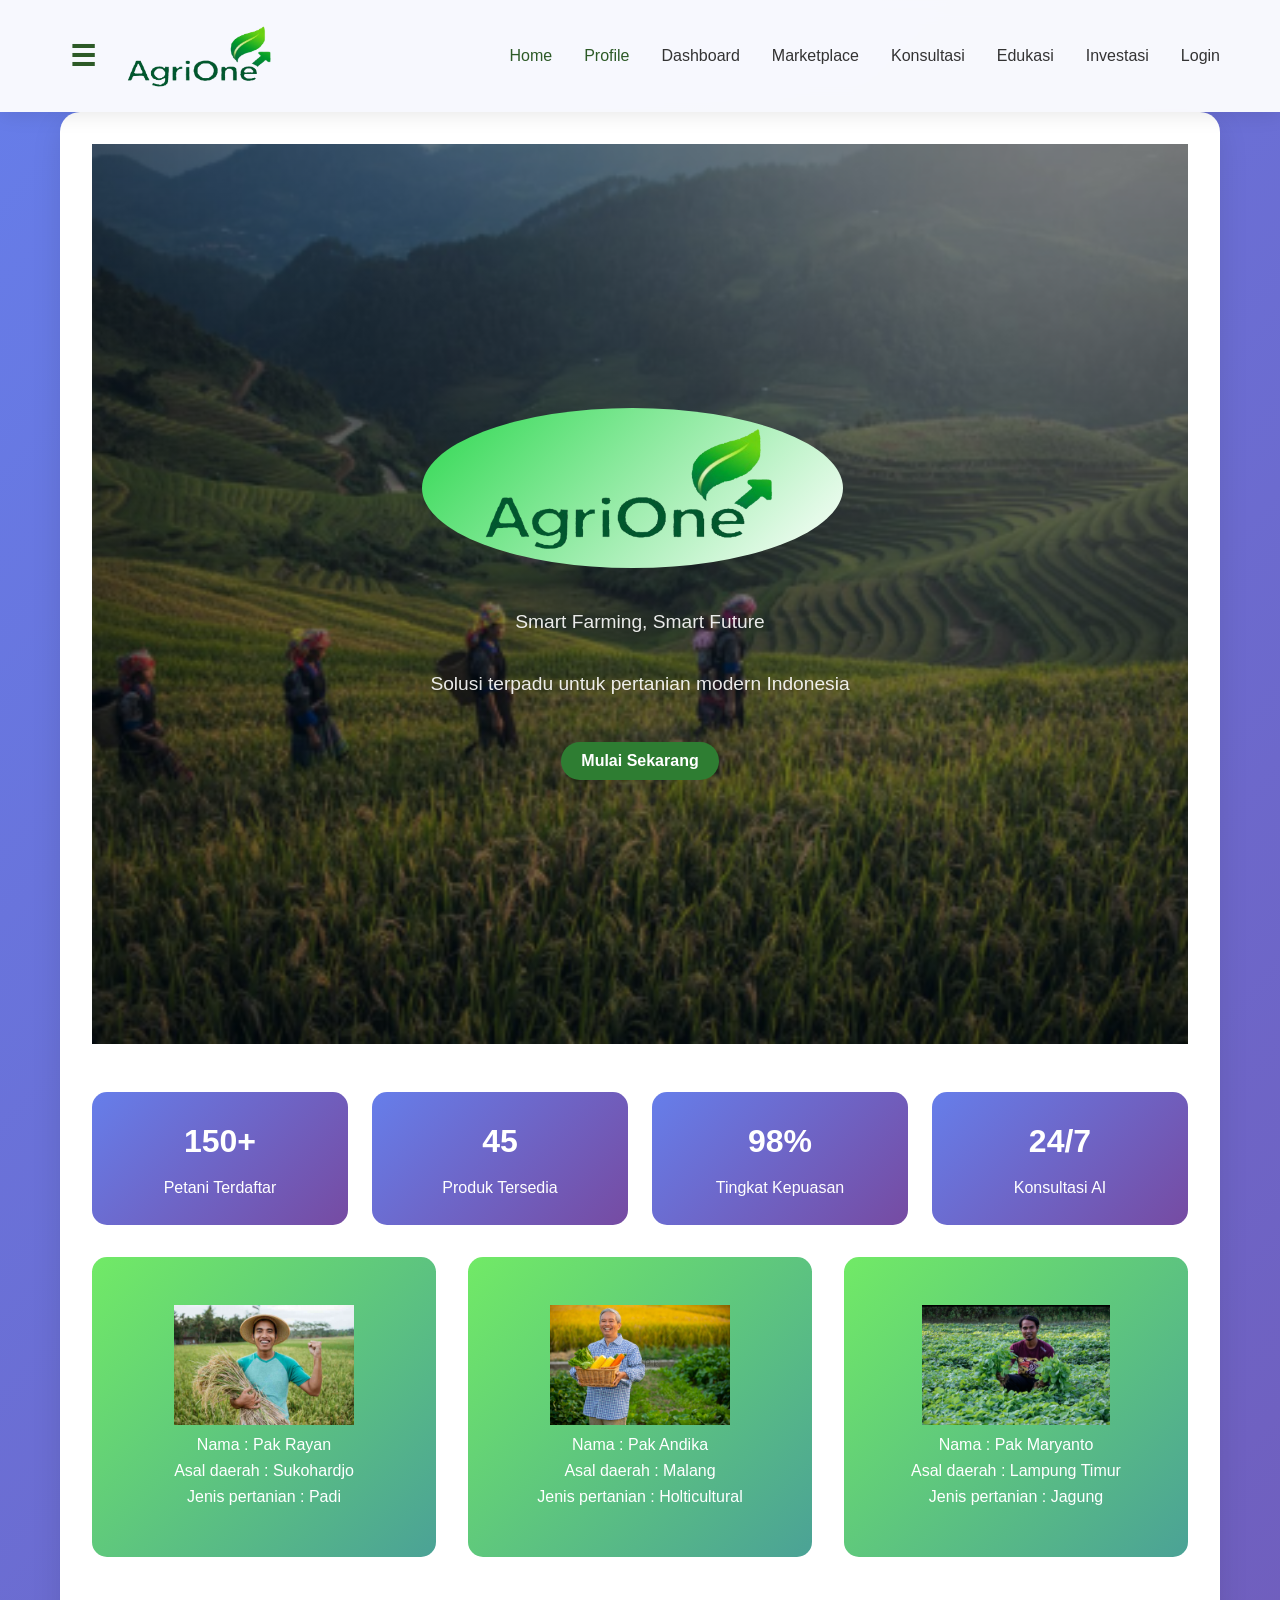
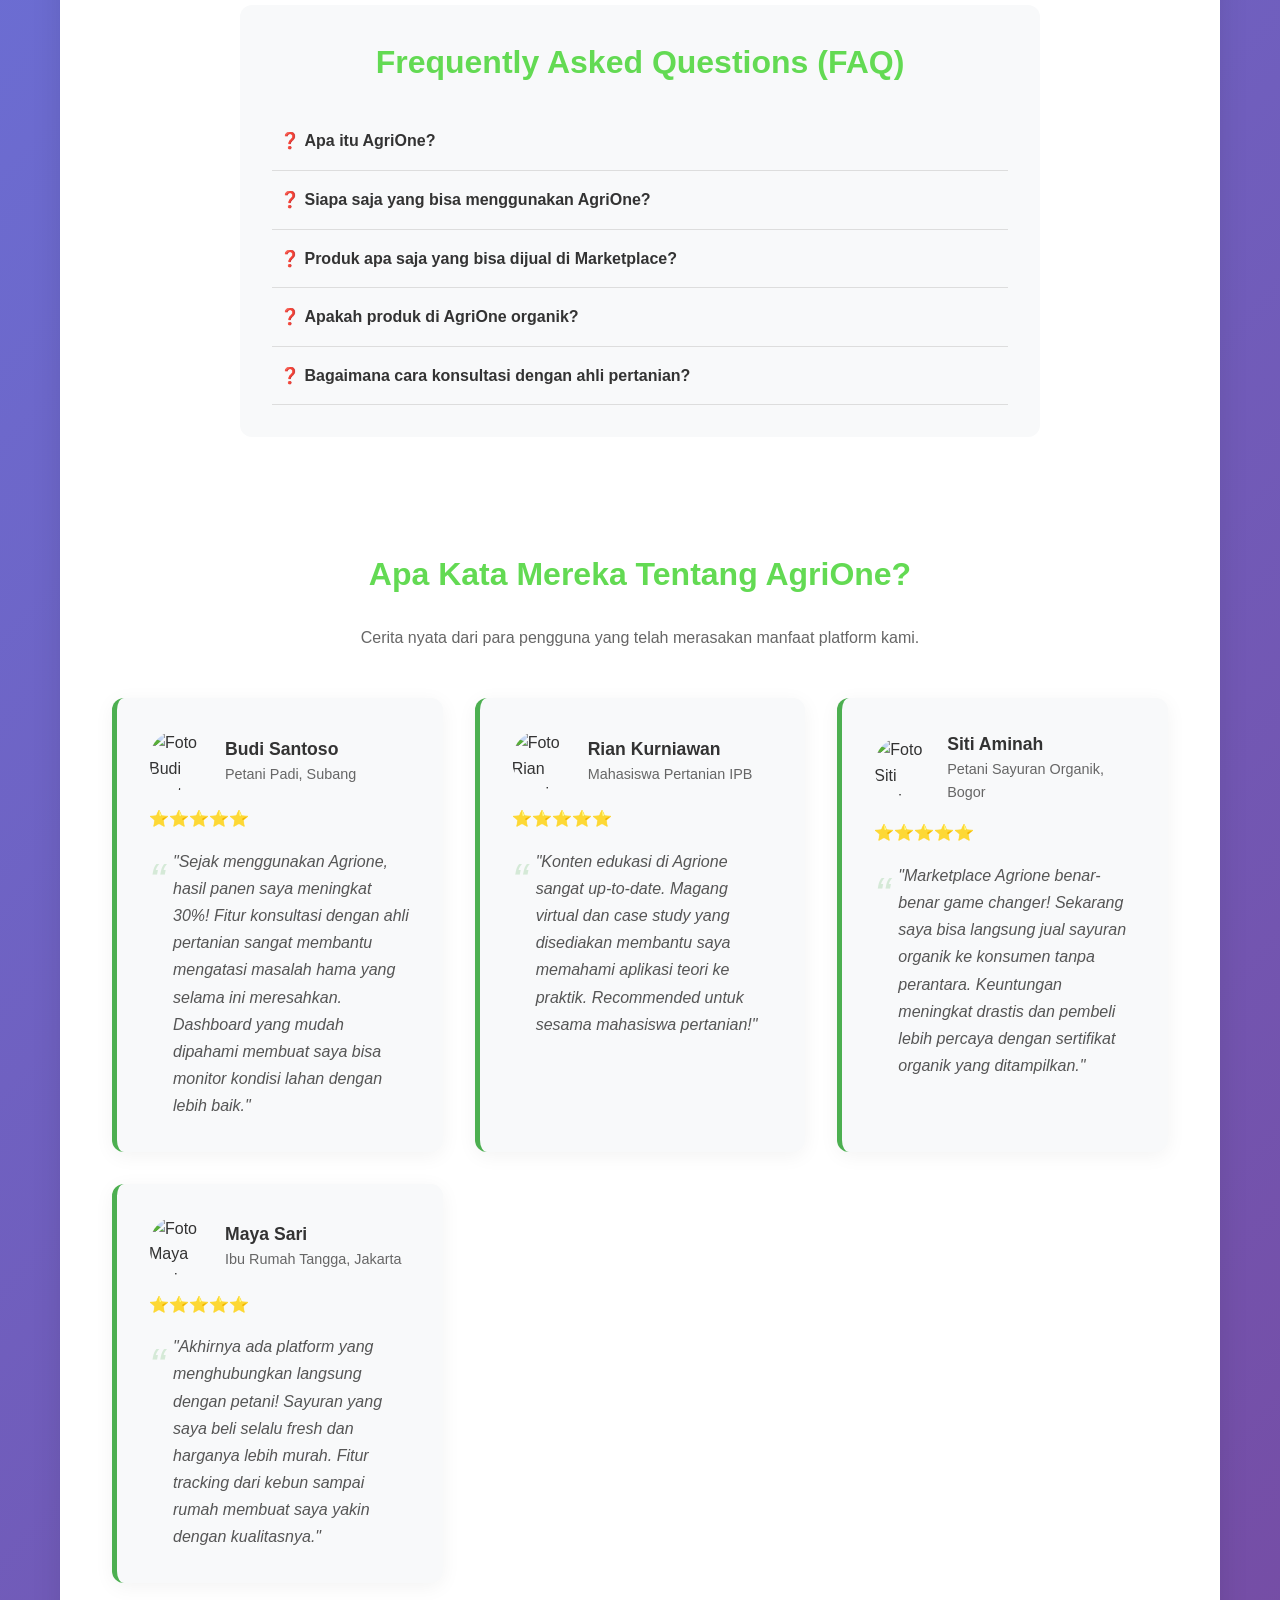
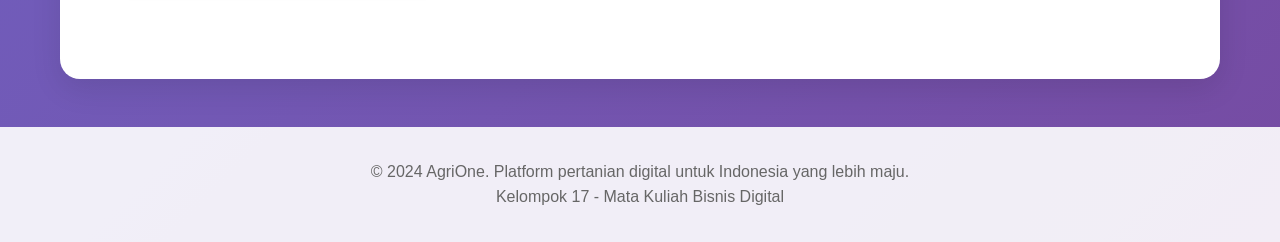
==== commit ef8e8787: "Final - Struktur folder diperbaiki" ====
--- a/index.html
+++ b/index.html
@@ -15,7 +15,7 @@
      <div class="menu-toggle" onclick="toggleMenu()">
       ☰
      </div>
-     <img alt="Logo AgriOne" src="img/logo.jpg" style="height: 80px; margin-right: 15px;"/>
+     <img alt="Logo AgriOne" src="img/logo.png" style="height: 80px; margin-right: 15px;"/>
      <span style="font-size: 1.5rem; font-weight: bold; color: #2d572c;">
      </span>
     </div>
@@ -23,6 +23,11 @@
      <li>
       <a class="active" href="#" onclick="showSection('home')">
        Home
+      </a>
+     </li>
+     <li>
+      <a class="active" href="#" onclick="showSection('profile')">
+       Profile
       </a>
      </li>
      <li>
@@ -45,6 +50,11 @@
        Edukasi
       </a>
      </li>
+     <li>
+      <a href="investasi.html">
+       Investasi
+      </a>
+     </li>
     <li><a href="login.html">Login</a></li>
 </ul>
    </nav>
@@ -53,7 +63,8 @@
    <section class="section active" id="home">
     <div class="hero">
      <h1>
-      AgriOne
+      <img alt="Logo AgriOne" src="img/logo.png" style="height: 160px; margin-right: 15px; border-radius: 50%;
+  background: linear-gradient(135deg, #2ed850, #ffffff);"/>
      </h1>
      <p>
       Smart Farming, Smart Future
@@ -99,8 +110,239 @@
       </div>
      </div>
     </div>
+    <div class="stats-grid-petani">
+      <div class="stat-petani">
+        <div>
+          <img alt="foto petani" src="img/petani1.png" style="height:120px";/>
+        </div>
+        <div>
+          <p>Nama            : Pak Rayan</p>
+          <p>Asal daerah     : Sukohardjo</p>
+          <p>Jenis pertanian : Padi</p>
+        </div>
+      </div>
+      <div class="stat-petani">
+        <div>
+          <img alt="foto petani" src="img/petani2.png" style="height:120px";/>
+        </div>
+        <div>
+          <p>Nama            : Pak Andika</p>
+          <p>Asal daerah     : Malang</p>
+          <p>Jenis pertanian : Holticultural</p>
+        </div>
+      </div>
+      <div class="stat-petani">
+        <div>
+          <img alt="foto petani" src="img/petani3.png" style="height:120px";/>
+        </div>
+        <div>
+          <p>Nama            : Pak Maryanto</p>
+          <p>Asal daerah     : Lampung Timur</p>
+          <p>Jenis pertanian : Jagung</p>
+        </div>
+      </div>
+    </div>
+    <div class="faq-container">
+        <h2>Frequently Asked Questions (FAQ)</h2>
+
+        <details class="faq-item">
+            <summary>Apa itu AgriOne? </summary>
+            <p>AgriOne adalah platform digital inovatif yang membantu petani Indonesia meningkatkan produktivitas melalui teknologi modern, analisis data, dan edukasi pertanian.</p>
+        </details>
+
+        <details class="faq-item">
+            <summary>Siapa saja yang bisa menggunakan AgriOne?</summary>
+            <p>Petani - untuk jual hasil panen dan konsultasi<br>
+              Pembeli - untuk beli produk segar langsung dari petani<br>
+              Investor - untuk investasi di proyek pertanian<br>
+              Siapa saja - yang ingin belajar tentang pertanian</p>
+        </details>
+
+        <details class="faq-item">
+            <summary>Produk apa saja yang bisa dijual di Marketplace?</summary>
+            <p>Anda bisa menjual berbagai macam produk agrikultur, mulai dari hasil tani (padi, jagung, sayuran), bibit tanaman, hingga pupuk organik maupun anorganik.</p>
+        </details>
+
+        <details class="faq-item">
+            <summary>Apakah produk di AgriOne organik?</summary>
+            <p>Produk memiki keterangan masing-masing, apakah menggunakan pupuk kimia atau organik.</p>
+        </details>
+
+        <details class="faq-item">
+            <summary>Bagaimana cara konsultasi dengan ahli pertanian? </summary>
+            <p>Masuk ke fitur konsultasi, pilih opsi chat atau telepon, lalu pilih ahli sesuai bidangnya untuk langsung berdiskusi.</p>
+        </details>
+    </div>
+    <section class="testimonial-section">
+      <div class="container">
+          <h2>Apa Kata Mereka Tentang AgriOne?</h2>
+          <p class="testimonial-subtitle">Cerita nyata dari para pengguna yang telah merasakan manfaat platform kami.</p>
+
+          <div class="testimonial-grid">
+              <div class="testimonial-card">
+                  <div class="testimonial-header">
+                      <img src="https://i.pravatar.cc/100?u=budi" alt="Foto Budi Santoso" class="testimonial-avatar">
+                      <div class="testimonial-author">
+                          <h3>Budi Santoso</h3>
+                          <p>Petani Padi, Subang</p>
+                      </div>
+                  </div>
+                  <div class="testimonial-rating">
+                      <span>⭐</span><span>⭐</span><span>⭐</span><span>⭐</span><span>⭐</span>
+                  </div>
+                  <p class="testimonial-body">
+                      "Sejak menggunakan Agrione, hasil panen saya meningkat 30%! Fitur konsultasi dengan ahli pertanian sangat membantu mengatasi masalah hama yang selama ini meresahkan. Dashboard yang mudah dipahami membuat saya bisa monitor kondisi lahan dengan lebih baik."
+                  </p>
+              </div>
+
+              <div class="testimonial-card">
+                  <div class="testimonial-header">
+                      <img src="https://i.pravatar.cc/100?u=rian" alt="Foto Rian Kurniawan" class="testimonial-avatar">
+                      <div class="testimonial-author">
+                          <h3>Rian Kurniawan</h3>
+                          <p>Mahasiswa Pertanian IPB</p>
+                      </div>
+                  </div>
+                  <div class="testimonial-rating">
+                      <span>⭐</span><span>⭐</span><span>⭐</span><span>⭐</span><span>⭐</span>
+                  </div>
+                  <p class="testimonial-body">
+                      "Konten edukasi di Agrione sangat up-to-date. Magang virtual dan case study yang disediakan membantu saya memahami aplikasi teori ke praktik. Recommended untuk sesama mahasiswa pertanian!"
+                  </p>
+              </div>
+
+              <div class="testimonial-card">
+                  <div class="testimonial-header">
+                      <img src="https://i.pravatar.cc/100?u=siti" alt="Foto Siti Aminah" class="testimonial-avatar">
+                      <div class="testimonial-author">
+                          <h3>Siti Aminah</h3>
+                          <p>Petani Sayuran Organik, Bogor</p>
+                      </div>
+                  </div>
+                  <div class="testimonial-rating">
+                      <span>⭐</span><span>⭐</span><span>⭐</span><span>⭐</span><span>⭐</span>
+                  </div>
+                  <p class="testimonial-body">
+                      "Marketplace Agrione benar-benar game changer! Sekarang saya bisa langsung jual sayuran organik ke konsumen tanpa perantara. Keuntungan meningkat drastis dan pembeli lebih percaya dengan sertifikat organik yang ditampilkan."
+                  </p>
+              </div>
+
+              <div class="testimonial-card">
+                  <div class="testimonial-header">
+                      <img src="https://i.pravatar.cc/100?u=maya" alt="Foto Maya Sari" class="testimonial-avatar">
+                      <div class="testimonial-author">
+                          <h3>Maya Sari</h3>
+                          <p>Ibu Rumah Tangga, Jakarta</p>
+                      </div>
+                  </div>
+                  <div class="testimonial-rating">
+                      <span>⭐</span><span>⭐</span><span>⭐</span><span>⭐</span><span>⭐</span>
+                  </div>
+                  <p class="testimonial-body">
+                      "Akhirnya ada platform yang menghubungkan langsung dengan petani! Sayuran yang saya beli selalu fresh dan harganya lebih murah. Fitur tracking dari kebun sampai rumah membuat saya yakin dengan kualitasnya."
+                  </p>
+              </div>
+          </div>
+      </div>
+  </section>
+   </section>
+   <section class="section" id="profile">
+    <div class="profile">
+      <div class="profile-header">
+        <div class="profile-logo"><img alt="Logo AgriOne" src="img/logo.png" style="height: 160px; margin-right: 15px;"/></div>
+      </div>
+
+      <div class="profile-description">
+        <strong>Agrione</strong> adalah platform digital inovatif yang didedikasikan untuk memajukan sektor pertanian Indonesia melalui teknologi modern. Kami berkomitmen untuk menjembatani kesenjangan antara petani tradisional dengan teknologi pertanian terkini, menciptakan ekosistem pertanian yang lebih efisien, berkelanjutan, dan menguntungkan.
+      </div>
+
+      <div class="profile-content">
+        <div class="profile-section">
+          <h3>Visi</h3>
+            <ul>
+              <li>Smart Farming: Transformasi sektor pertanian melalui teknologi digital, analitik data, dan automasi proses.</li>
+              <li>Smart Future: Pertanian yang lebih efisien, berkelanjutan, dan berdaya saing global.</li>
+            </ul>
+        </div>
+      </div>
+      <div class="profile-description">
+        <h1>Kisah Sukses Petani Pengguna AgriOne</h1>
+        <img alt="Logo AgriOne" src="img/ibusari.png" style="height:250px; margin-right: 15px;"/>
+        <p>Ibu Sari, yang memiliki lahan sayuran organik seluas 2 hektar di Bandung, menggunakan fitur analisis cuaca AgriOne untuk mengoptimalkan jadwal tanam. Dengan prediksi cuaca yang akurat, ia dapat menghindari kerugian akibat hujan berlebihan dan kekeringan. Dalam 6 bulan pertama, produktivitas sayuran organiknya meningkat 40%, dan melalui platform edukasi AgriOne, ia mempelajari teknik pemupukan alami yang mengurangi biaya produksi hingga 25%. Kini, Ibu Sari telah menjadi supplier tetap untuk beberapa supermarket organik di Bandung dengan omzet bulanan yang meningkat 3 kali lipat.</p>
+      </div>
+
+    <div class="faq-container">
+      <h2>Panduan Penggunaan</h2>
+
+        <details class="faq-item">
+              <summary>Cara Memulai:</summary>
+              <p>1. Kunjungi https://agri-one-cyan.vercel.app/<br>
+                 2. Daftar dengan mengisi form registrasi<br>
+                 3. Verifikasi email<br> 
+                 4. Lengkapi profile Anda</p>
+          </details>
+
+          <details class="faq-item">
+              <summary>Dashboard</summary>
+              <p>1. Status Tanaman: Berisi status tanaman berdasarkan waktu pertama kali menanam dan kondisi cuaca.<br>
+                 2. Estimasi Panen: Berisi estimasi hasil panen berdasarkan luas lahan, estimasi cuaca, dan waktu rawan hama.<br>
+                 3. Jadwal Kegiatan: Berisi jadwal kegiatan pertanian disertain alamarm pengingat kegiatan-kegiatan penting pada pertanian yang sedang dilakukan.<br>
+                 4. Analisis Harga: Berisi estimasi naik turunnya harga sayuran<br>
+                 5. Peringatan: Berisi peringatan cuaca buruk dan waktu rawan hama<br>
+                 6. Rekomendasi Waktu: Berisi rekomendasi waktu berupa tanggal untuk menanam tanaman<br>
+                 7. Rekomendasi Tanaman: Berisi rekomendasi tanaman yang baik ditanam berdasarkan cuaca</p>
+          </details>
+
+          <details class="faq-item">
+              <summary>Marketplace</summary>
+              <p>1. Tambahkan detail produk yang akan Anda jual<br>
+                 2. Unggah foto produk yang akan Anda jual pada kolom "add file"<br></p>
+                
+                 <h4>Pembelian produk di market place</h4>
+              <p>1. Untuk membeli produk, klik "beli sekarang"<br>
+                 2. Pilih metode dan ekspedisi untuk pengantaran produk yang Anda beli<br>
+                 3. Pilih metode pembayaran untuk produk yang Anda beli</p>
+          </details>
+
+          <details class="faq-item">
+              <summary>Konsultasi</summary>
+              <p>1. Anda dapat memilih konsultan pertanian untuk berkonsultasi<br>
+                 2. Klik chat atau telepon untuk mulai berkonsultasi<br>
+                 3. Durasi konsultasi untuk satu kali sesi adalah 30 menit</p>
+          </details>
+
+          <details class="faq-item">
+              <summary>Edukasi </summary>
+              <p>Pada navbar Edukasi Anda dapat menonton video edukasi Smart Farming dan Marketing Digital.</p>
+          </details>
+          <details class="faq-item">
+              <summary>Investasi </summary>
+              <p>1. Tersedia berbagai proyek pertanian yang sedang membutuhkan dana<br>
+                 2. Anda dapat memilih proyek untuk menginvestasikan dana Anda<br>
+                 3. Jika diperlukan, Anda dapat melakukan simulasi investasi terlebih dahulu<br>
+                 4. Anda juga dapat melihat portofolio investasi Anda selama berinvestasi di AgriOne</p>
+          </details>
+      </div>
+
+      <div class="profile-contact">
+        <div class="support-section">
+          <h3>Didukung oleh:</h3>
+          <div class="support-logos">
+            <img src="img/support.png" alt="Logo Support">
+          </div>
+        </div>
+        <div class="profile-contact-info">
+          <h3>Informasi Kontak</h3>
+            <div>📧 agri.one@gmail.com</div><br>
+            <div>📞 +62 858 6381 2202</div><br>
+            <div>🌐 www.techflowsolutions.com</div><br>
+            <div>📍 indonesia</div>
+        </div>
+      </div>
+    </div>
    </section>
    <section class="section" id="dashboard">
+    <div class="section-dashboard">
     <h2>
      🌱 Smart Farm Dashboard
     </h2>
@@ -140,84 +382,79 @@
      </div>
     </div>
     <div class="dashboard-grid">
-     <div class="card">
-      <div class="card-icon">
-       🌾
-      </div>
-      <h3>
-       Status Tanaman
-      </h3>
-      <p>
-       Padi: Fase berbunga
-       <br/>
-       Jagung: Siap panen 5 hari
-      </p>
-     </div>
-     <div class="card">
-      <div class="card-icon">
-       📊
-      </div>
-      <h3>
-       Estimasi Panen
-      </h3>
-      <p>
-       Padi: 2.5 ton/ha
-       <br/>
-       Jagung: 3.2 ton/ha
-      </p>
-     </div>
-     <div class="card">
-      <div class="card-icon">
-       🚜
-      </div>
-      <h3>
-       Jadwal Kegiatan
-      </h3>
-      <p>
-       Besok: Pemupukan lahan C
-       <br/>
-       Minggu depan: Panen jagung
-      </p>
-     </div>
-     <div class="card">
-      <div class="card-icon">
-       📈
-      </div>
-      <h3>
-       Analisa Harga
-      </h3>
-      <p>
-       Beras: Rp 12.000/kg ↑
-       <br/>
-       Jagung: Rp 5.500/kg ↓
-      </p>
-     </div>
-     <div class="card">
-      <div class="card-icon">
-       ⚠️
-      </div>
-      <h3>
-       Peringatan
-      </h3>
-      <p>
-       Cuaca buruk besok
-       <br/>
-       Siapkan drainase
-      </p>
-     </div>
-     <div class="card">
-      <div class="card-icon">
-       🗓️
-      </div>
-      <h3>
-       Rekomendasi Waktu Tanam
-      </h3>
-      <p>
-       Padi: Tanam 10 Juli - Panen 15 Oktober
-       <br/>
-       Jagung: Tanam 20 Juli - Panen 25 Oktober
-      </p>
-     </div>
+      <div class="card">
+          <div class="card-icon">
+              <img alt="status tanaman" src="img/statustanaman.png" style="height: 80px;"/>
+          </div>
+          <h3>Status Tanaman</h3>
+          <p>
+              Padi: Fase berbunga<br/>
+              Jagung: Siap panen 5 hari
+          </p>
+      </div>
+      <div class="card">
+          <div class="card-icon">
+              <img alt="estimasi panen" src="img/estimasipanen.png" style="height: 80px;"/>
+          </div>
+          <h3>Estimasi Panen</h3>
+          <p>
+              Padi: 2.5 ton/ha<br/>
+              Jagung: 3.2 ton/ha
+          </p>
+      </div>
+
+      <div class="card">
+        <div class="card-icon">
+            <img alt="jadwal kegiatan" src="img/jadwalkegiatan.png" style="height: 80px;"/>
+        </div>
+        <h3>Jadwal Kegiatan Terdekat</h3>
+        
+        <ul id="dashboard-jadwal-list" class="kegiatan-list">
+            <li>Tidak ada jadwal terdekat.</li>
+        </ul>
+
+        <button class="cta-button" onclick="showSection('kalender')">
+            Lihat Kalender Lengkap
+        </button>
+      </div>
+
+      <div class="card">
+          <div class="card-icon">
+              <img alt="analisa harga" src="img/analisaharga.png" style="height: 80px;"/>
+          </div>
+          <h3>Analisa Harga</h3>
+          <p>
+              Beras: Rp 12.000/kg ↑<br/>
+              Jagung: Rp 5.500/kg ↓
+          </p>
+      </div>
+
+      <div class="card card-peringatan">
+          <div class="card-icon">
+              <img alt="peringatan" src="img/peringatan.png" style="height: 80px;"/>
+          </div>
+          <h3>Peringatan</h3>
+          <p id="peringatan-text">
+              Potensi cuaca buruk besok. Pastikan sistem drainase lahan Anda berfungsi dengan baik untuk menghindari genangan air.
+          </p>
+          <button class="quick-action" onclick="tandaiDibaca(this)">Tandai Sudah Dibaca</button>
+      </div>
+
+      <div class="card">
+          <div class="card-icon">
+              <img alt="rekomendasi waktu" src="img/rekomendasiwaktu.png" style="height: 80px;"/>
+          </div>
+          <h3>Rekomendasi Waktu Tanam</h3>
+          <p>
+              Padi: Tanam 10 Juli - Panen 15 Oktober<br/>
+              Jagung: Tanam 20 Juli - Panen 25 Oktober
+          </p>
+          <button class="quick-action" onclick="toggleRekomendasi()">Lihat Analisis Cuaca</button>
+          <div class="rekomendasi-detail" id="rekomendasi-detail">
+              <p><strong>Analisis:</strong> Berdasarkan prakiraan cuaca saat ini (Suhu: 28°C, Curah Hujan: 5mm) dan prediksi 3 bulan ke depan, kondisi sangat ideal untuk tanaman umbi-umbian.</p>
+              <p><strong>Rekomendasi Tanaman:</strong> <strong>Singkong, Ubi Jalar, dan Talas.</strong></p>
+          </div>
+      </div>
     </div>
     <div class="quick-actions">
      <button class="quick-action" onclick="alert('Fitur dalam pengembangan')">
@@ -230,8 +467,10 @@
       Unduh Laporan
      </button>
     </div>
+    </div>
    </section>
    <section class="section" id="marketplace">
+    <div class="section-marketplace">
     <h2>
      🛒 Marketplace Tani
     </h2>
@@ -248,9 +487,6 @@
      <button class="quick-action" onclick="filterProducts('pupuk')">
       Pupuk
      </button>
-     <button class="quick-action" onclick="filterProducts('alat')">
-      Alat
-     </button>
     </div>
     <form id="formProduk" onsubmit="tambahProduk(event)">
         <input type="text" id="namaProduk" placeholder="Nama Produk" required />
@@ -266,7 +502,7 @@
     <div class="marketplace-grid" id="productGrid">
      <div class="product-card" data-category="hasil">
       <div class="product-image">
-       🌾
+       <img alt="beras" src="img/beras.png" style="height: 120px;"/>
       </div>
       <div class="product-info">
        <h3>
@@ -276,19 +512,23 @@
         Rp 12.000/kg
        </div>
        <div class="product-seller">
-        Petani: Pak Budi - Karawang
+        Petani: Pak Budi - Karawang<br>
+        pupuk : organik
        </div>
        <p>
         Beras berkualitas tinggi dari sawah organik
        </p>
-       <button class="cta-button" onclick="window.location.href='payment.html'">
+       <button class="cta-button btn-beli" onclick="window.location.href='payment.html'"> 
         Beli Sekarang
+       </button>
+       <button class="cta-button" onclick="window.location.href='https://wa.me//6281563812202'">
+        hubungi penjual
        </button>
       </div>
      </div>
      <div class="product-card" data-category="hasil">
       <div class="product-image">
-       🌽
+       <img alt="jagung" src="img/jagung.png" style="height: 120px;"/>
       </div>
       <div class="product-info">
        <h3>
@@ -298,19 +538,23 @@
         Rp 5.500/kg
        </div>
        <div class="product-seller">
-        Petani: Ibu Sari - Bogor
+        Petani: Ibu Sari - Bogor<br>
+        pupuk : Kimia
        </div>
        <p>
         Jagung segar hasil panen hari ini
        </p>
-       <button class="cta-button" onclick="window.location.href='payment.html'">
+       <button class="cta-button btn-beli" onclick="window.location.href='payment.html'"> 
         Beli Sekarang
+       </button>
+       <button class="cta-button" onclick="window.location.href='https://wa.me//6281563812202'">
+        hubungi penjual
        </button>
       </div>
      </div>
      <div class="product-card" data-category="bibit">
       <div class="product-image">
-       🌱
+       <img alt="bibit tomat" src="img/bibittomat.png" style="height: 130px;"/>
       </div>
       <div class="product-info">
        <h3>
@@ -325,14 +569,17 @@
        <p>
         Bibit tomat varietas unggul, tahan penyakit
        </p>
-       <button class="cta-button" onclick="window.location.href='payment.html'">
+       <button class="cta-button btn-beli" onclick="window.location.href='payment.html'"> 
         Beli Sekarang
+       </button>
+       <button class="cta-button" onclick="window.location.href='https://wa.me//6281563812202'">
+        hubungi penjual
        </button>
       </div>
      </div>
      <div class="product-card" data-category="hasil">
       <div class="product-image">
-       🥬
+       <img alt="sayur organik" src="img/sayurorganik.png" style="height: 120px;"/>
       </div>
       <div class="product-info">
        <h3>
@@ -342,77 +589,88 @@
         Rp 8.000/kg
        </div>
        <div class="product-seller">
-        Petani: Kelompok Tani Sehat
+        Petani: Kelompok Tani Sehat<br>
+        pupuk : Organik
        </div>
        <p>
         Paket sayuran organik segar dan sehat
        </p>
-       <button class="cta-button" onclick="window.location.href='payment.html'">
+       <button class="cta-button btn-beli" onclick="window.location.href='payment.html'"> 
         Beli Sekarang
        </button>
-      </div>
-     </div>
+       <button class="cta-button" onclick="window.location.href='https://wa.me//6281563812202'">
+        hubungi penjual
+       </button>
+      </div>
+     </div>
+     <div class="product-card" data-category="pupuk">
+      <div class="product-image">
+       <img alt="beras" src="img/pupuknpk.jpeg" style="height: 120px;"/>
+      </div>
+      <div class="product-info">
+       <h3>
+        Mutiara Pupuk NPK 16-16-16
+       </h3>
+       <div class="product-price">
+        Rp 20.000/sak
+       </div>
+       <div class="product-seller">
+        Toko : Merauke Tetap Jaya
+       </div>
+       <p>
+        Kombinasi amonium dan nitrat membuat pertumbuhan bunga jadi seimbang
+       </p>
+       <button class="cta-button btn-beli" onclick="window.location.href='payment.html'"> 
+        Beli Sekarang
+       </button>
+       <button class="cta-button" onclick="window.location.href='https://wa.me//6281563812202'">
+        hubungi penjual
+       </button>
+      </div>
+     </div>
+     <div class="product-card" data-category="pupuk">
+      <div class="product-image">
+       <img alt="beras" src="img/pupukorganikcair.jpeg" style="height: 120px;"/>
+      </div>
+      <div class="product-info">
+       <h3>
+        GDM Pupuk Organik Cair Spesial Tanaman Sayur 1L
+       </h3>
+       <div class="product-price">
+        Rp 60.000/L
+       </div>
+       <div class="product-seller">
+        Toko : Subur Tanaman
+       </div>
+       <p>
+        Menyuburkan tanaman sayur anda hingga panen
+       </p>
+       <button class="cta-button btn-beli" onclick="window.location.href='payment.html'"> 
+        Beli Sekarang
+       </button>
+       <button class="cta-button" onclick="window.location.href='https://wa.me//6281563812202'">
+        hubungi penjual
+       </button>
+      </div>
+     </div>
+    </div>
     </div>
    </section>
    <section class="section" id="konsultasi">
+    <div class="section-consult">
     <h2>
      🧠 Konsultasi
     </h2>
     <div class="consult-switcher">
-     <button class="active" onclick="showConsult('ai')">
-      🤖 AI Agronom
-     </button>
-     <button onclick="showConsult('expert')">
+     <button class="active" onclick="showConsult('expert')">
       👨‍🌾 Ahli Pertanian
      </button>
     </div>
-    <div class="consult-box active" id="consult-ai">
-     <div class="chat-container">
-      <div class="chat-header">
-       <h3>
-        💬 Chat dengan AI Agronom
-       </h3>
-       <p>
-        Tanya jawab seputar pertanian 24/7
-       </p>
-      </div>
-      <div class="chat-messages" id="chatMessages">
-       <div class="message bot">
-        <strong>
-         AI Agronom:
-        </strong>
-        Selamat datang di layanan konsultasi AgriOne! 👋
-        <br/>
-        Saya siap membantu Anda dengan berbagai pertanyaan seputar pertanian. Silakan tanyakan apa saja!
-       </div>
-      </div>
-      <div class="chat-input">
-       <input id="userInput" onkeypress="handleKeyPress(event)" placeholder="Ketik pertanyaan Anda di sini..." type="text"/>
-       <button onclick="sendMessage()">
-        Kirim
-       </button>
-      </div>
-     </div>
-     <div class="quick-actions">
-      <button class="quick-action" onclick="sendQuickMessage('Kapan waktu terbaik untuk menanam padi?')">
-       Jadwal Tanam
-      </button>
-      <button class="quick-action" onclick="sendQuickMessage('Bagaimana cara mengatasi hama wereng?')">
-       Masalah Hama
-      </button>
-      <button class="quick-action" onclick="sendQuickMessage('Pupuk apa yang bagus untuk jagung?')">
-       Rekomendasi Pupuk
-      </button>
-      <button class="quick-action" onclick="sendQuickMessage('Berapa harga jual tomat saat ini?')">
-       Harga Pasar
-      </button>
-     </div>
-    </div>
-    <div class="consult-box" id="consult-expert">
+    <div class="consult-box active" id="consult-expert">
      <div class="dashboard-grid">
       <div class="card">
        <div class="card-icon">
-        🧑‍🌾
+        <img alt="ahli pertanian" src="img/ahlitanipria.png" style="height: 180px";/>
        </div>
        <h3>
         Ir. Andi Tani
@@ -425,13 +683,16 @@
         <p><strong>⭐ Rating:</strong> 
         <span class="stars">★★★★★</span>
   </p>
-       <button class="cta-button" onclick="alert('Fitur konsultasi ahli dalam pengembangan')">
-        Chat Sekarang
-       </button>
+       <button class="cta-button" onclick="window.location.href='https://wa.me//6281563812202'">
+    Chat Sekarang
+        </button>
+        <button class="cta-button btn-phone" onclick="window.location.href='https://wa.me//6281563812202'">
+        📞 Telepon
+        </button>
       </div>
       <div class="card">
        <div class="card-icon">
-        👩‍🔬
+        <img alt="ahli pertanian" src="img/ahlitaniwanita.png" style="height:180px";/>
        </div>
        <h3>
         Dr. Siti Pertiwina
@@ -444,11 +705,15 @@
         <p><strong>⭐ Rating:</strong> 
         <span class="stars">★★★★</span>
   </p>
-       <button class="cta-button" onclick="alert('Fitur konsultasi ahli dalam pengembangan')">
-        Chat Sekarang
-       </button>
-      </div>
-     </div>
+        <button class="cta-button" onclick="window.location.href='https://wa.me//6281563812202'">
+          💬Chat Sekarang
+        </button>
+        <button class="cta-button btn-phone" onclick="window.location.href='https://wa.me//6281563812202'">
+        📞 Telepon
+        </button>
+      </div>
+     </div>
+    </div>
     </div>
    </section>
    <section class="section" id="edukasi">
@@ -466,8 +731,8 @@
       <p>
        Video dan artikel seputar teknologi pertanian modern.
       </p>
-      <button class="cta-button" onclick="alert('Fitur video dalam pengembangan')">
-       Lihat Materi
+      <button class="cta-button" onclick="window.location.href='edukasi.html'">
+        Lihat Materi
       </button>
      </div>
      <div class="card">
@@ -480,12 +745,36 @@
       <p>
        Panduan memasarkan hasil tani secara online.
       </p>
-      <button class="cta-button" onclick="alert('Fitur artikel dalam pengembangan')">
-       Pelajari
+      <button class="cta-button" onclick="window.location.href='materi.html'">
+        pelajari
       </button>
      </div>
     </div>
    </section>
+   <section class="section" id="kalender">
+    <h2>🗓️ Kalender Kegiatan Pertanian</h2>
+    <div class="calendar-container">
+        <div class="calendar-main">
+            <div class="calendar-header">
+                <button id="prev-month">‹</button>
+                <h3 id="month-year">Juli 2025</h3>
+                <button id="next-month">›</button>
+            </div>
+            <div class="calendar-days">
+                <div>Min</div><div>Sen</div><div>Sel</div><div>Rab</div><div>Kam</div><div>Jum</div><div>Sab</div>
+            </div>
+            <div class="calendar-grid" id="calendar-grid">
+                </div>
+        </div>
+        <div class="event-panel">
+          <h3>Jadwal Hari Ini</h3>
+          <p id="event-date">Pilih tanggal untuk melihat jadwal.</p>
+          <div id="event-details">
+              </div>
+          <button class="quick-action" id="add-event-btn" style="display: none;">+ Tambah Jadwal</button>
+      </div>
+    </div>
+  </section>
   </main>
   <footer>
    <div class="container">
--- a/css/style.css
+++ b/css/style.css
@@ -74,9 +74,22 @@
         }
 
         .hero {
+            /* Properti Latar Belakang Gambar (BARU) */
+            background-image: linear-gradient(rgba(0, 0, 0, 0.5), rgba(0, 0, 0, 0.5)), url('../img/herobackground.png');
+            background-size: cover;
+            background-position: center;
+            background-repeat: no-repeat;
+            
+            /* Layouting Modern untuk Konten di Tengah (PENGGANTI padding & text-align) */
+            height: 100vh;
+            display: flex;
+            flex-direction: column;
+            justify-content: center;
+            align-items: center;
+
             text-align: center;
             padding: 3rem 0;
-            color: #2e7d32;
+            color: #ffffff;
             text-shadow: 1px 1px 2px rgba(0,0,0,0.1);
             margin-bottom: 3rem;
         }
@@ -92,24 +105,288 @@
             margin-bottom: 2rem;
             opacity: 0.9;
         }
-
-        .cta-button {
-            display: inline-block;
-            background: linear-gradient(45deg, #2d5a27, #4CAF50);
-            color: white;
-            padding: 12px 30px;
-            text-decoration: none;
-            border-radius: 25px;
-            font-weight: bold;
-            transition: transform 0.3s, box-shadow 0.3s;
-            cursor: pointer;
-            border: none;
-            font-size: 1rem;
+        
+        .profile {
+            max-width: 1200px;
+            margin: 0 auto;
+            padding: 2rem;
+            font-family: 'Segoe UI', Tahoma, Geneva, Verdana, sans-serif;
+            line-height: 1.6;
+            color: #333;
+            background: #fff;
+            box-shadow: 0 4px 20px rgba(0, 0, 0, 0.1);
+            border-radius: 12px;
+            }
+
+        .profile-header {
+        text-align: center;
+        margin-bottom: 3rem;
+        padding-bottom: 2rem;
+        border-bottom: 3px solid #007acc;
+        position: relative;
+        }
+
+        .profile-header::after {
+        content: '';
+        position: absolute;
+        bottom: -3px;
+        left: 50%;
+        transform: translateX(-50%);
+        width: 100px;
+        height: 3px;
+        background: linear-gradient(90deg, #007acc, #00a8ff);
+        }
+
+        .profile-content {
+        display: grid;
+        grid-template-columns: 1fr;
+        gap: 3rem;
+        margin-bottom: 3rem;
+        }
+
+        .profile-section {
+        background: #f8f9fa;
+        padding: 2rem;
+        border-radius: 8px;
+        border-left: 4px solid #007acc;
+        transition: transform 0.3s ease, box-shadow 0.3s ease;
+        }
+
+        .profile-section:hover {
+        transform: translateY(-2px);
+        box-shadow: 0 6px 20px rgba(0, 0, 0, 0.1);
+        }
+
+        .profile-section h3 {
+        font-size: 1.5rem;
+        color: #2c3e50;
+        margin: 0 0 1rem 0;
+        font-weight: 600;
+        display: flex;
+        align-items: center;
+        gap: 0.5rem;
+        }
+
+        .profile-section h3::before {
+        content: '▶';
+        color: #007acc;
+        font-size: 0.8rem;
+        }
+
+        .profile-description {
+        font-size: 1rem;
+        color: #555;
+        text-align: justify;
+        margin-bottom: 2rem;
+        }
+        
+        .profile-contact {
+        background: linear-gradient(135deg, #2c3e50, #34495e);
+        color: white;
+        padding: 2rem;
+        border-radius: 8px;
+        text-align: center;
+        margin-top: 2rem;
+        display: flex; /* 1. Membuat item di dalamnya berjajar ke samping */
+        justify-content: space-around; /* 2. Memberi jarak di antara dan di sekitar kolom */
+        align-items: flex-start; /* 3. Menjajarkan kedua kolom dari atas */
+        }
+
+        .profile-contact h3 {
+        margin: 0 0 1.5rem 0;
+        font-size: 1.5rem;
+        }
+
+        .profile-contact-info {
+        display: grid;
+        justify-content: center;
+        flex-wrap: wrap;
+        }
+
+        /* Responsive Design */
+        @media (max-width: 768px) {
+        .profile {
+            padding: 1rem;
+            margin: 1rem;
+        }
+            
+        .profile-content {
+            grid-template-columns: 1fr;
+            gap: 1.5rem;
+        }
+          
+        .profile-name {
+            font-size: 2rem;
+        }
+            
+        .profile-stats {
+            grid-template-columns: 1fr 1fr;
+        }
+            
+        .profile-contact-info {
+            flex-direction: column;
+            gap: 1rem;
+        }
+        }
+
+        @media (max-width: 480px) {
+        .profile-stats {
+            grid-template-columns: 1fr;
+        }
+          
+        .profile-logo {
+            width: 80px;
+            height: 80px;
+            font-size: 1.8rem;
+        }
+        }
+        
+    .cta-button {
+        display: inline-block;
+        background: linear-gradient(45deg, #2d5a27, #4CAF50);
+        color: white;
+        padding: 12px 30px;
+        text-decoration: none;
+        border-radius: 25px;
+        font-weight: bold;
+        transition: transform 0.3s, box-shadow 0.3s;
+        cursor: pointer;
+        border: none;
+        font-size: 1rem;
         }
 
         .cta-button:hover {
             transform: translateY(-2px);
             box-shadow: 0 5px 15px rgba(0, 0, 0, 0.2);
+        }
+        
+        /* Styling untuk Kontainer FAQ */
+        .faq-container {
+            max-width: 800px;
+            margin: 3rem auto;
+            padding: 2rem;
+            background-color: #f8f9fa;
+            border-radius: 12px;
+        }
+
+        .faq-container h2 {
+            text-align: center;
+            margin-bottom: 2rem;
+            color: #2d5a27;
+        }
+
+        /* Styling untuk setiap item pertanyaan */
+        .faq-item {
+            border-bottom: 1px solid #ddd;
+            padding: 1rem 0;
+        }
+
+        .faq-item summary {
+            font-weight: 600;
+            cursor: pointer;
+            list-style-type: '❓ '; /* Emoji sebagai penanda */
+            padding-left: 0.5rem;
+        }
+
+        .faq-item p {
+            margin-top: 1rem;
+            padding-left: 2rem; /* Sedikit indentasi untuk jawaban */
+            line-height: 1.6;
+            color: #555;
+        }
+
+        /* Memberi sedikit animasi saat dibuka */
+        .faq-item[open] summary {
+            color: #2e7d32;
+        }
+
+        /* Styling untuk Bagian Testimoni */
+        .testimonial-section {
+            padding: 4rem 0;
+            background-color: #ffffff; /* atau warna latar lain yang sesuai */
+        }
+
+        .testimonial-section h2 {
+            text-align: center;
+            font-size: 2.5rem;
+            color: #2d5a27;
+            margin-bottom: 1rem;
+        }
+
+        .testimonial-subtitle {
+            text-align: center;
+            max-width: 600px;
+            margin: 0 auto 3rem auto;
+            color: #666;
+        }
+
+        .testimonial-grid {
+            display: grid;
+            grid-template-columns: repeat(auto-fit, minmax(300px, 1fr));
+            gap: 2rem;
+        }
+
+        .testimonial-card {
+            background: #f8f9fa;
+            border-radius: 12px;
+            padding: 2rem;
+            border-left: 5px solid #4CAF50;
+            box-shadow: 0 4px 20px rgba(0,0,0,0.05);
+            transition: transform 0.3s, box-shadow 0.3s;
+        }
+
+        .testimonial-card:hover {
+            transform: translateY(-5px);
+            box-shadow: 0 10px 30px rgba(0,0,0,0.1);
+        }
+
+        .testimonial-header {
+            display: flex;
+            align-items: center;
+            margin-bottom: 1rem;
+        }
+
+        .testimonial-avatar {
+            width: 60px;
+            height: 60px;
+            border-radius: 50%;
+            margin-right: 1rem;
+            object-fit: cover;
+        }
+
+        .testimonial-author h3 {
+            margin: 0;
+            font-size: 1.1rem;
+            color: #333;
+        }
+
+        .testimonial-author p {
+            margin: 0;
+            font-size: 0.9rem;
+            color: #666;
+        }
+
+        .testimonial-rating {
+            margin-bottom: 1rem;
+            color: #f5c518; /* Warna bintang kuning */
+        }
+
+        .testimonial-body {
+            font-style: italic;
+            color: #555;
+            line-height: 1.7;
+            position: relative;
+            padding-left: 1.5rem;
+        }
+
+        .testimonial-body::before {
+            content: '“';
+            position: absolute;
+            left: 0;
+            top: -0.5rem;
+            font-size: 3rem;
+            color: #4CAF50;
+            opacity: 0.2;
         }
 
         .section {
@@ -121,7 +398,32 @@
             box-shadow: 0 10px 30px rgba(0, 0, 0, 0.1);
         }
 
+        .section-dashboard {
+            background-image: linear-gradient(rgba(0, 0, 0, 0.5), rgba(0, 0, 0, 0.5)), url('../img/dashboard.png');
+            background-size: cover;
+            background-position: center;
+            background-repeat: no-repeat;
+        }
+
+        .section-marketplace {
+            background-image: linear-gradient(rgba(0, 0, 0, 0.5), rgba(0, 0, 0, 0.5)), url('../img/latarmarketplace.png');
+            background-size: cover;
+            background-position: center;
+            background-repeat: no-repeat;
+        }
+
+        .section-consult {
+            background-image: linear-gradient(rgba(0, 0, 0, 0.5), rgba(0, 0, 0, 0.5)), url('../img/konsultasi.png');
+            background-size: cover;
+            background-position: center;
+            background-repeat: no-repeat;
+        }
         .section.active {
+            background-color: #fff;
+            background-size: cover;
+            background-position: center;
+            background-repeat: no-repeat;
+
             display: block;
             animation: fadeIn 0.5s ease-in;
         }
@@ -130,9 +432,9 @@
             from { opacity: 0; transform: translateY(20px); }
             to { opacity: 1; transform: translateY(0); }
         }
-
+        
         .section h2 {
-            color: #2d5a27;
+            color: #63da53;
             font-size: 2rem;
             margin-bottom: 1.5rem;
             text-align: center;
@@ -353,6 +655,20 @@
             transition: transform 0.3s;
         }
 
+        .stats-grid-petani {
+            display: grid;
+            grid-template-columns: repeat(auto-fit, minmax(200px, 1fr));
+            gap: 2rem;
+            margin-bottom: 1rem;}
+
+        .stat-petani {
+            background: linear-gradient(135deg, #71ea66 0%, #4ba296 100%);
+            color: white;
+            padding: 3rem;
+            border-radius: 15px;
+            text-align: center;
+            transition: transform 0.3s;
+        }
         .stat-card:hover {
             transform: scale(1.05);
         }
@@ -585,7 +901,178 @@
             background-color: #c8e6c9;
             border-color: #2e7d32;
         }
-
+        /* Styling untuk Kartu Jadwal Kegiatan */
+        .kegiatan-list {
+            list-style: none;
+            padding: 0;
+            text-align: left;
+            margin-bottom: 1rem;
+        }
+        .kegiatan-list li {
+            background-color: #f0fdf4;
+            padding: 8px;
+            border-radius: 6px;
+            margin-bottom: 5px;
+            font-size: 0.9rem;
+        }
+
+        /* Styling untuk Kartu Peringatan */
+        .card-peringatan {
+            border-left: 5px solid #e74c3c; /* Aksen warna merah */
+        }
+        .card-peringatan.acknowledged {
+            opacity: 0.6;
+            background: #f1f1f1;
+        }
+
+        /* Styling untuk Kartu Rekomendasi */
+        .rekomendasi-detail {
+            display: none; /* Sembunyikan secara default */
+            margin-top: 1rem;
+            padding: 1rem;
+            background-color: #f8f9fa;
+            border-radius: 8px;
+            text-align: left;
+            font-size: 0.9rem;
+            animation: fadeIn 0.5s;
+        }
+        .rekomendasi-detail.show {
+            display: block; /* Tampilkan saat class .show ditambahkan */
+        }
+        /* Styling untuk Section Kalender */
+        .calendar-container {
+            display: flex;
+            gap: 2rem;
+            flex-wrap: wrap;
+        }
+
+        .calendar-main {
+            flex: 2; /* Kalender mengambil porsi lebih besar */
+            min-width: 400px;
+        }
+
+        .event-panel {
+            flex: 1; /* Panel event mengambil porsi lebih kecil */
+            min-width: 250px;
+            background: #f8f9fa;
+            padding: 1.5rem;
+            border-radius: 12px;
+        }
+
+        .event-panel h3 {
+            margin-top: 0;
+        }
+
+        .calendar-header {
+            display: flex;
+            justify-content: space-between;
+            align-items: center;
+            margin-bottom: 1rem;
+            text-align: center;
+        }
+
+        .calendar-header h3 {
+            margin: 0;
+        }
+
+        .calendar-header button {
+            background: none;
+            border: none;
+            font-size: 1.5rem;
+            cursor: pointer;
+            color: #2e7d32;
+        }
+
+        .calendar-days, .calendar-grid {
+            display: grid;
+            grid-template-columns: repeat(7, 1fr);
+            gap: 5px;
+        }
+
+        .calendar-days div {
+            text-align: center;
+            font-weight: 600;
+            color: #999;
+        }
+
+        .calendar-grid .day {
+            display: flex;
+            justify-content: center;
+            align-items: center;
+            height: 40px;
+            border-radius: 8px;
+            cursor: pointer;
+            transition: background-color 0.2s;
+        }
+
+        .calendar-grid .day:hover {
+            background-color: #f0fdf4;
+        }
+
+        .calendar-grid .day.other-month {
+            color: #ccc;
+        }
+
+        .calendar-grid .day.today {
+            border: 2px solid #2e7d32;
+        }
+
+        .calendar-grid .day.selected {
+            background-color: #2e7d32;
+            color: white;
+        }
+
+        .calendar-grid .day.event {
+            position: relative;
+            font-weight: bold;
+            color: #1b5e20;
+        }
+
+        .calendar-grid .day.event::after {
+            content: '';
+            position: absolute;
+            bottom: 5px;
+            left: 50%;
+            transform: translateX(-50%);
+            width: 6px;
+            height: 6px;
+            border-radius: 50%;
+            background-color: #e74c3c;
+        }
+
+        #event-details ul {
+            list-style: none;
+            padding: 0;
+            margin-top: 1rem;
+        }
+
+        #event-details li {
+            background: white;
+            padding: 10px;
+            border-radius: 6px;
+            margin-bottom: 8px;
+            border-left: 3px solid #4CAF50;
+        }
+        /* Styling untuk Tombol Aksi di Panel Event */
+        #event-details li {
+            display: flex;
+            justify-content: space-between;
+            align-items: center;
+        }
+
+        .delete-event-btn {
+            background: none;
+            border: none;
+            color: #e74c3c;
+            cursor: pointer;
+            font-size: 1.2rem;
+            padding: 5px;
+        }
+
+        #add-event-btn {
+            width: 100%;
+            margin-top: 1rem;
+        }
 
 
         
